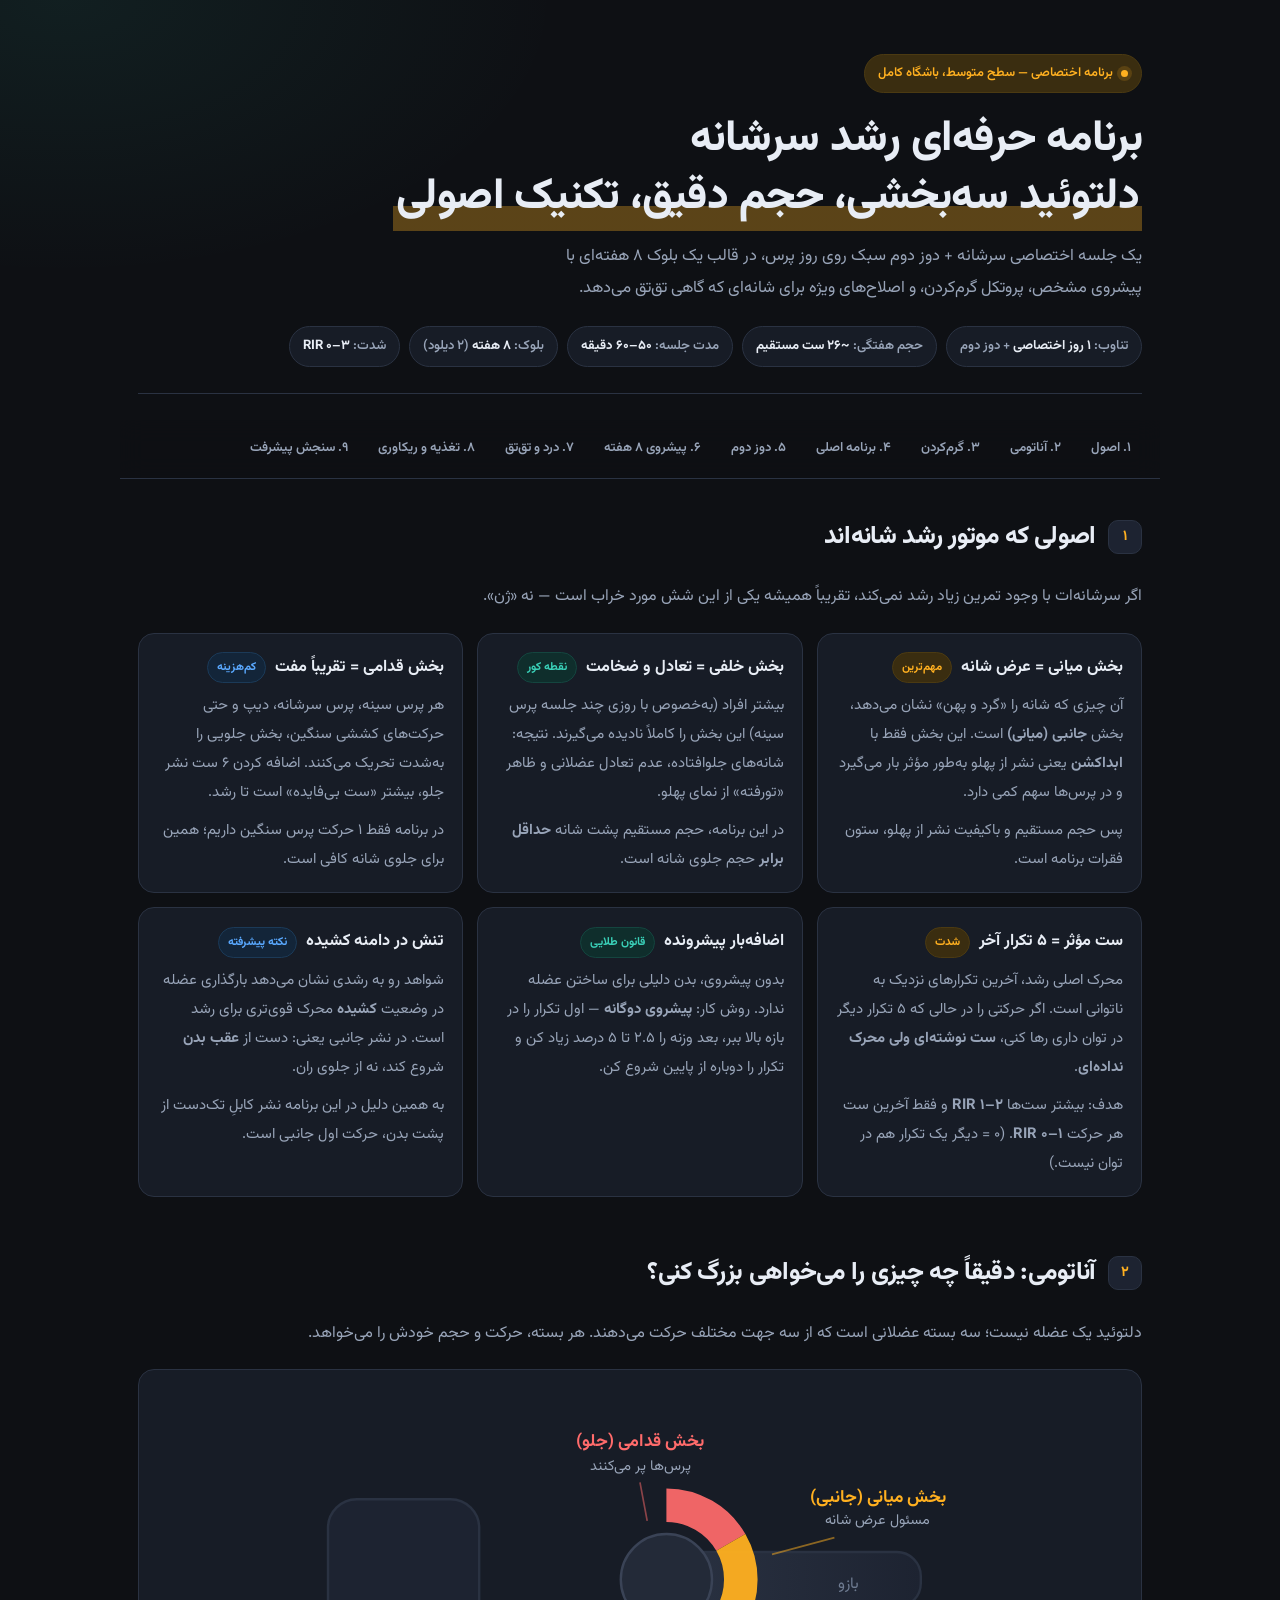
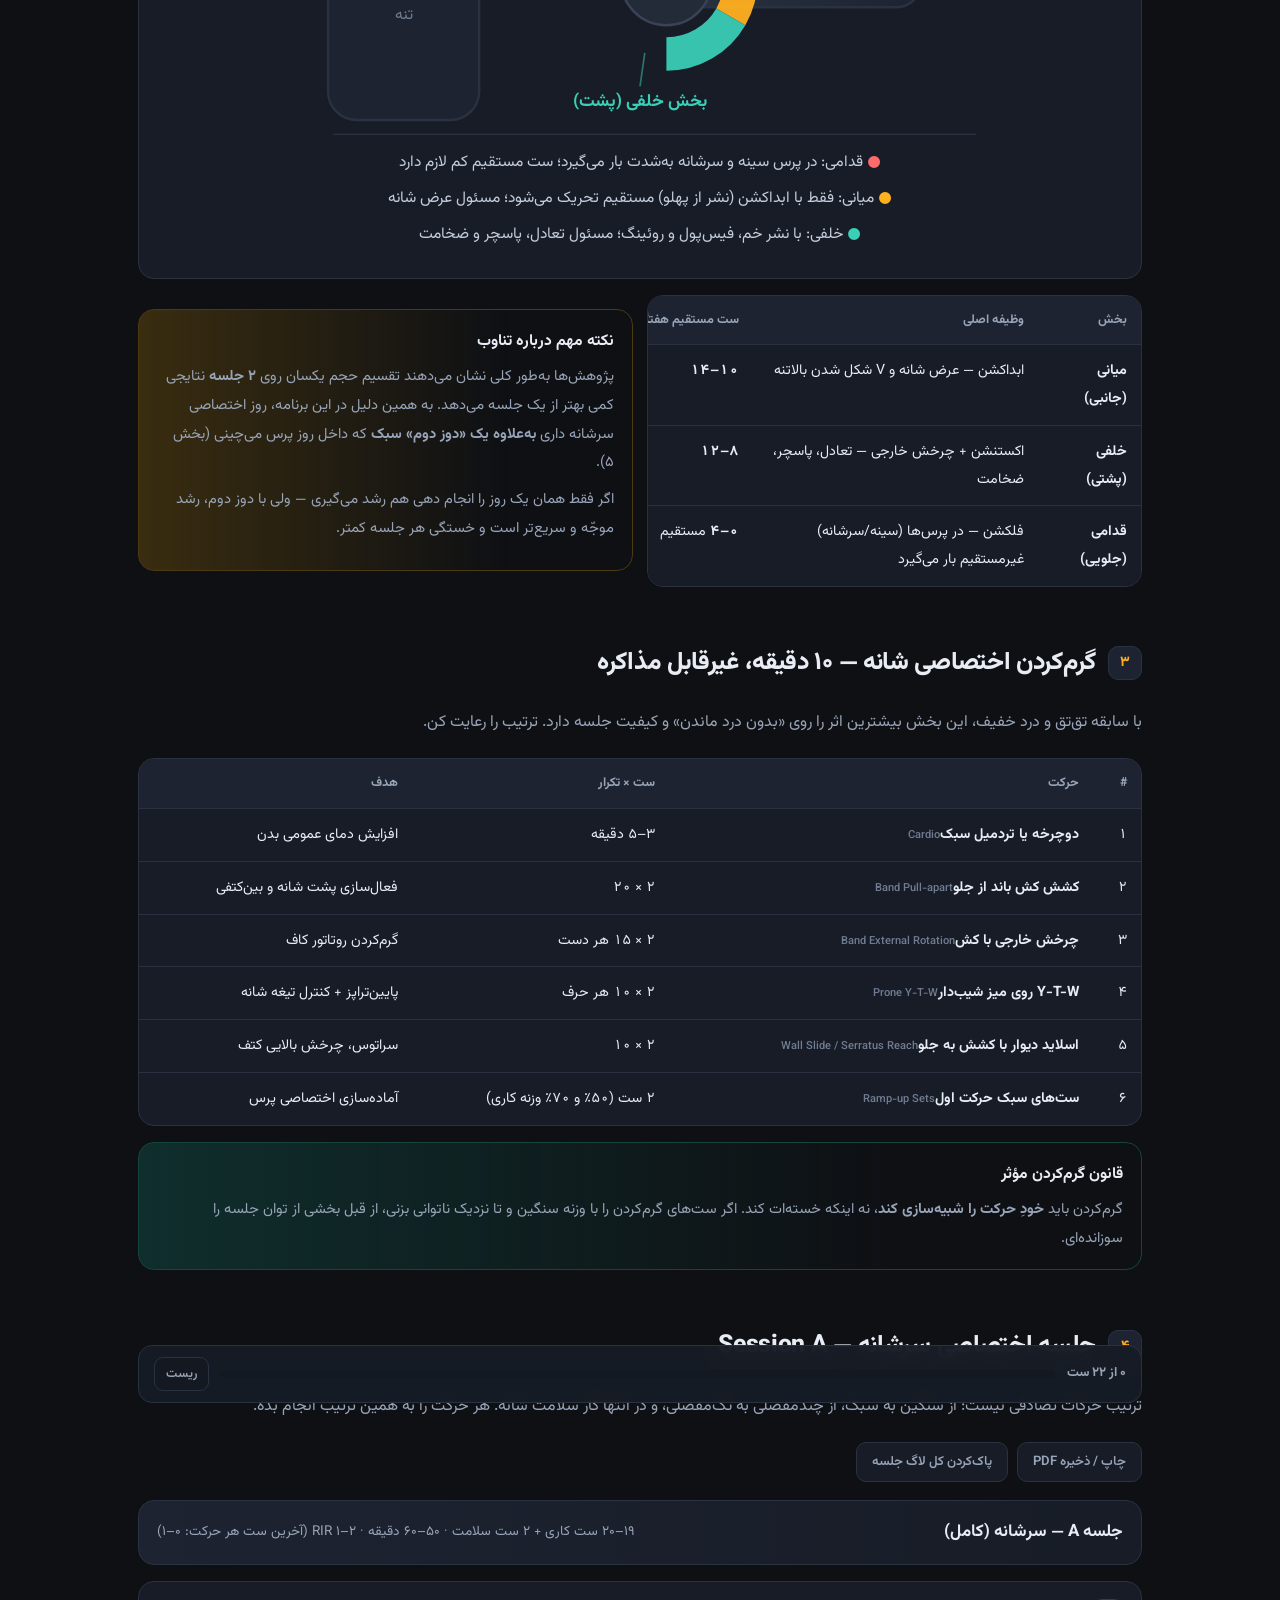
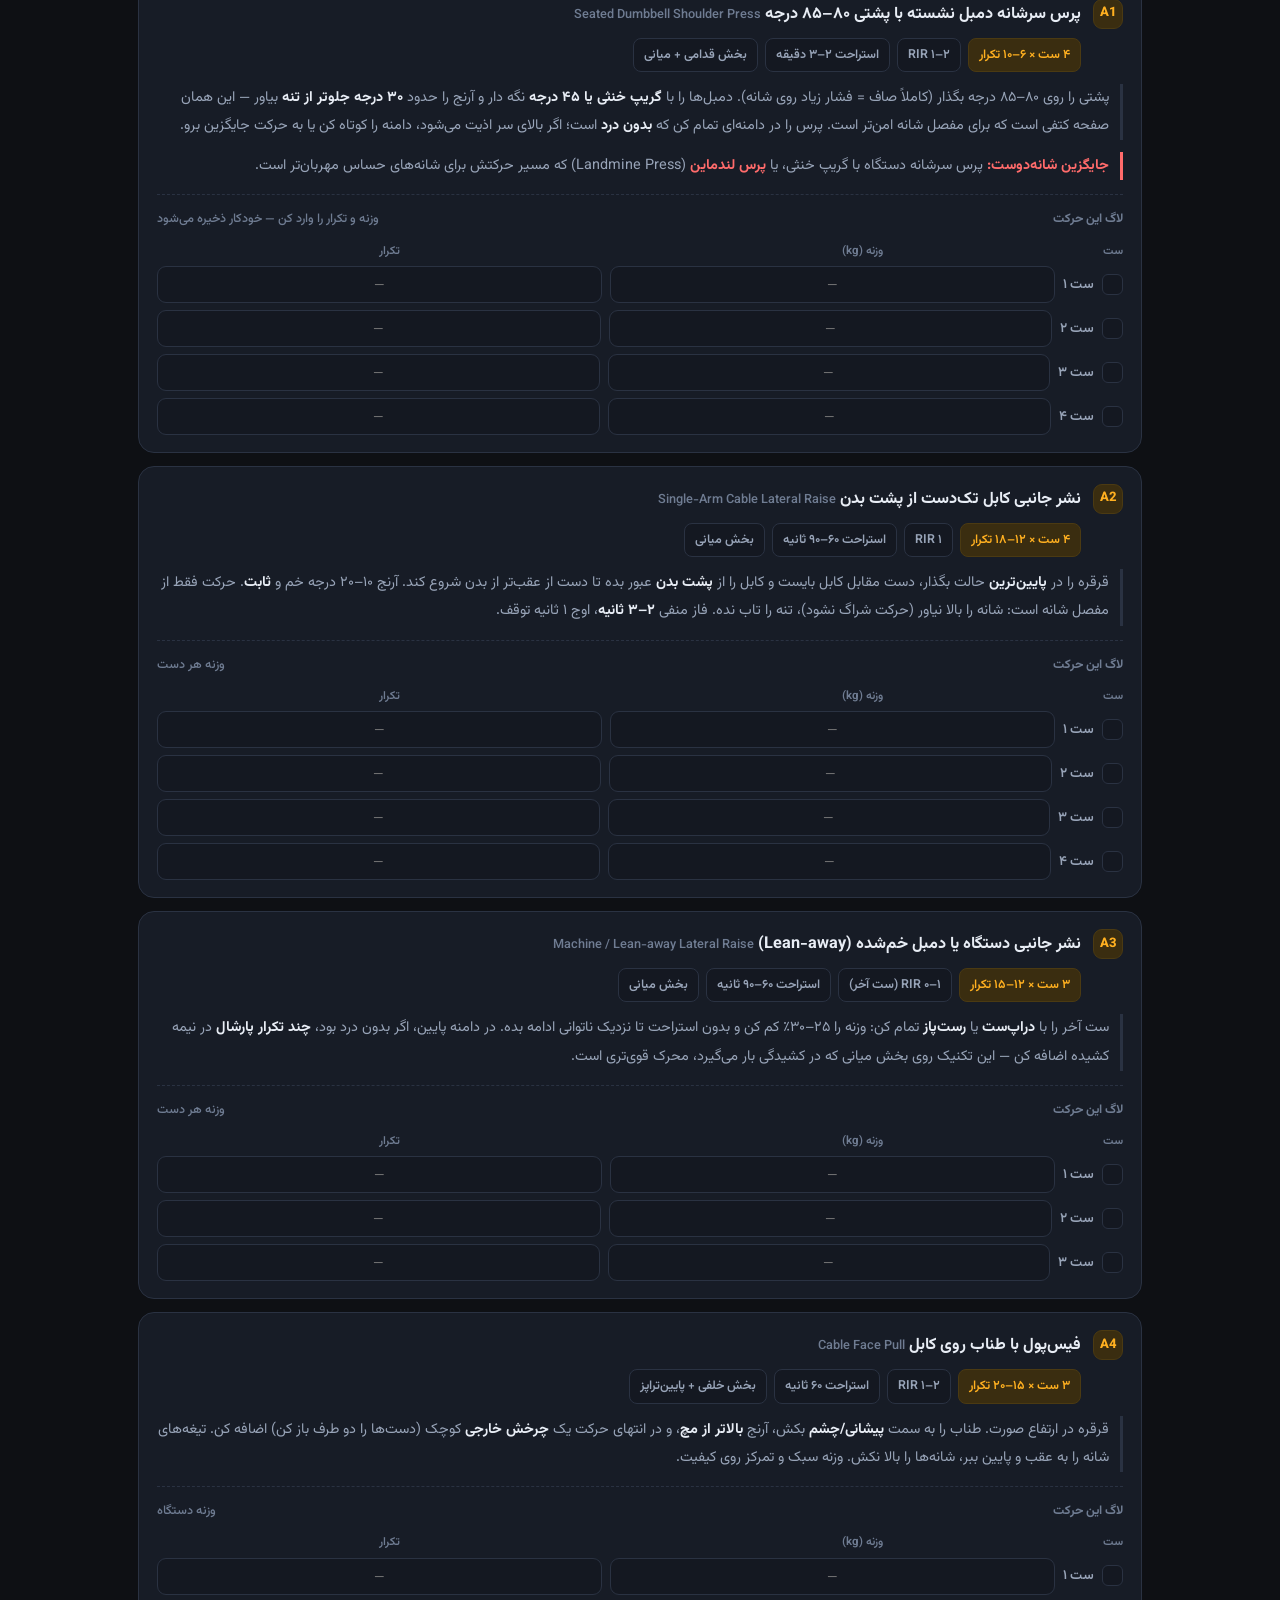
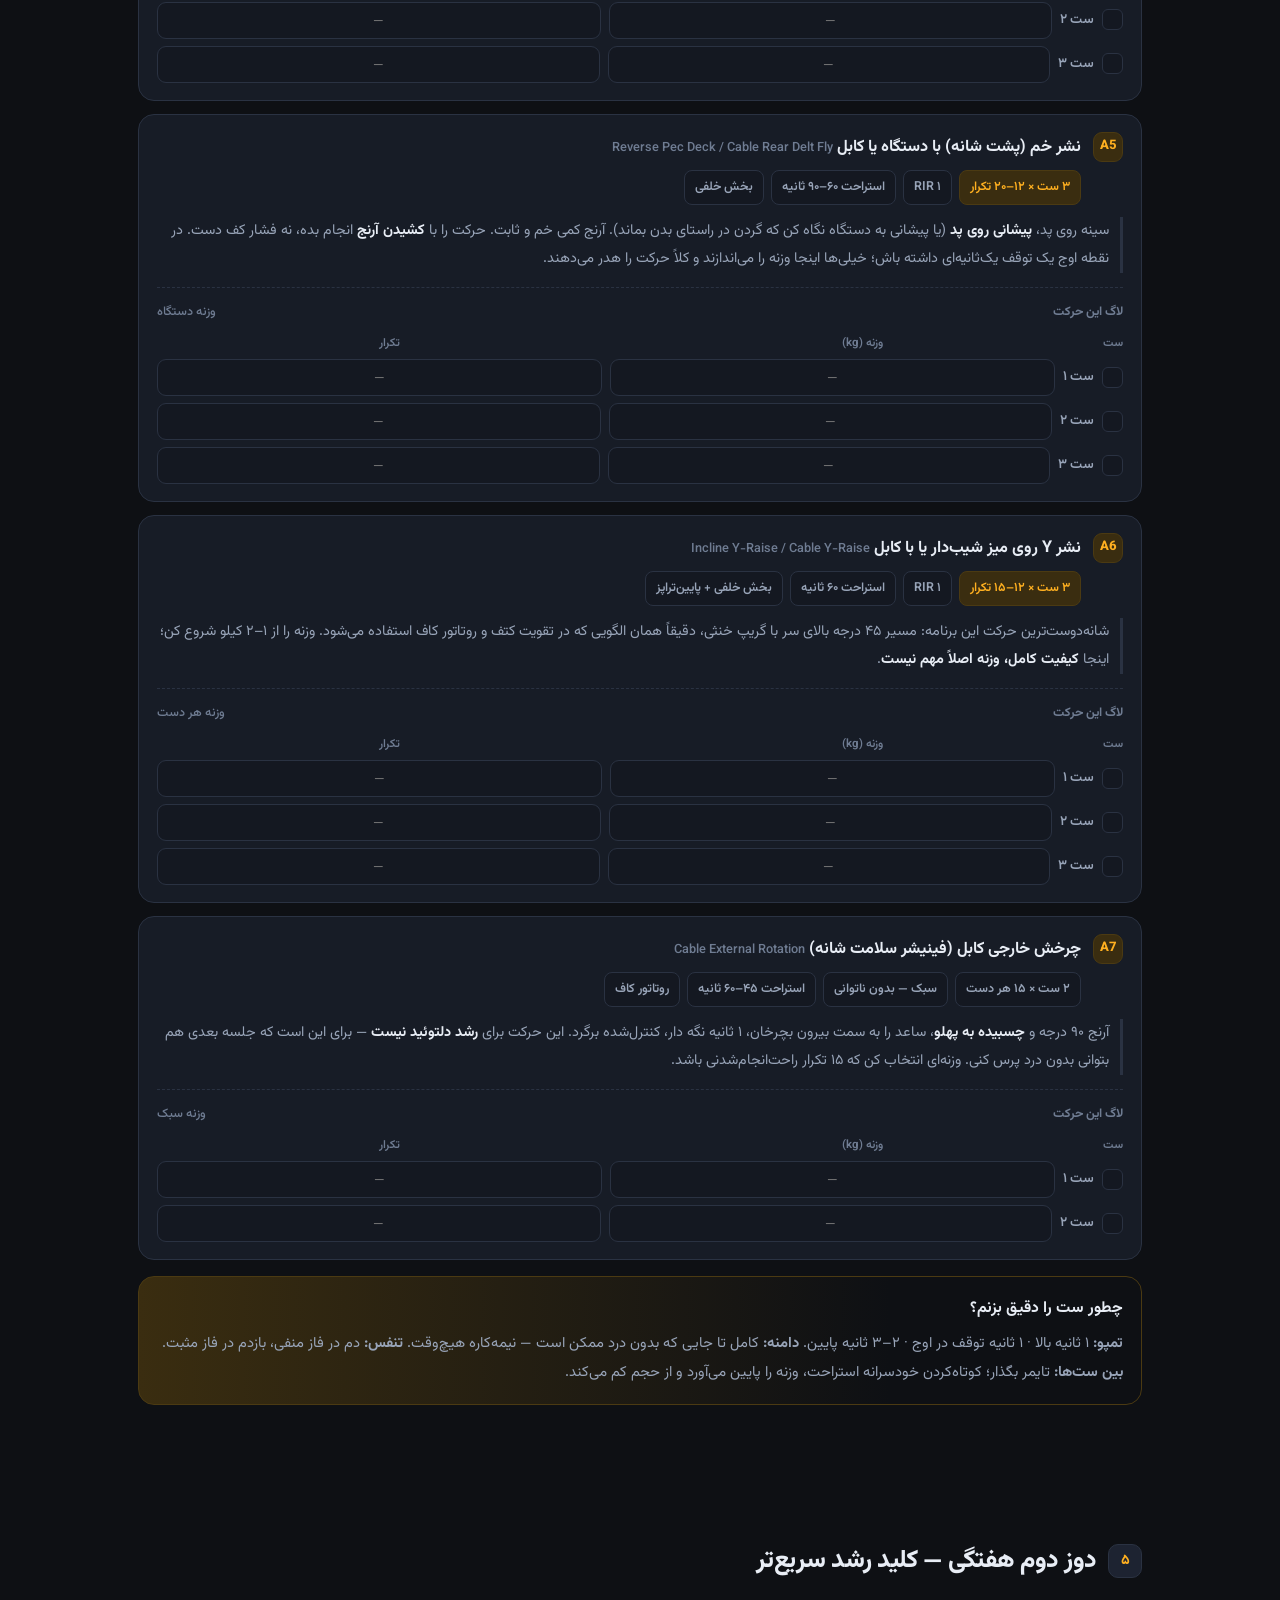
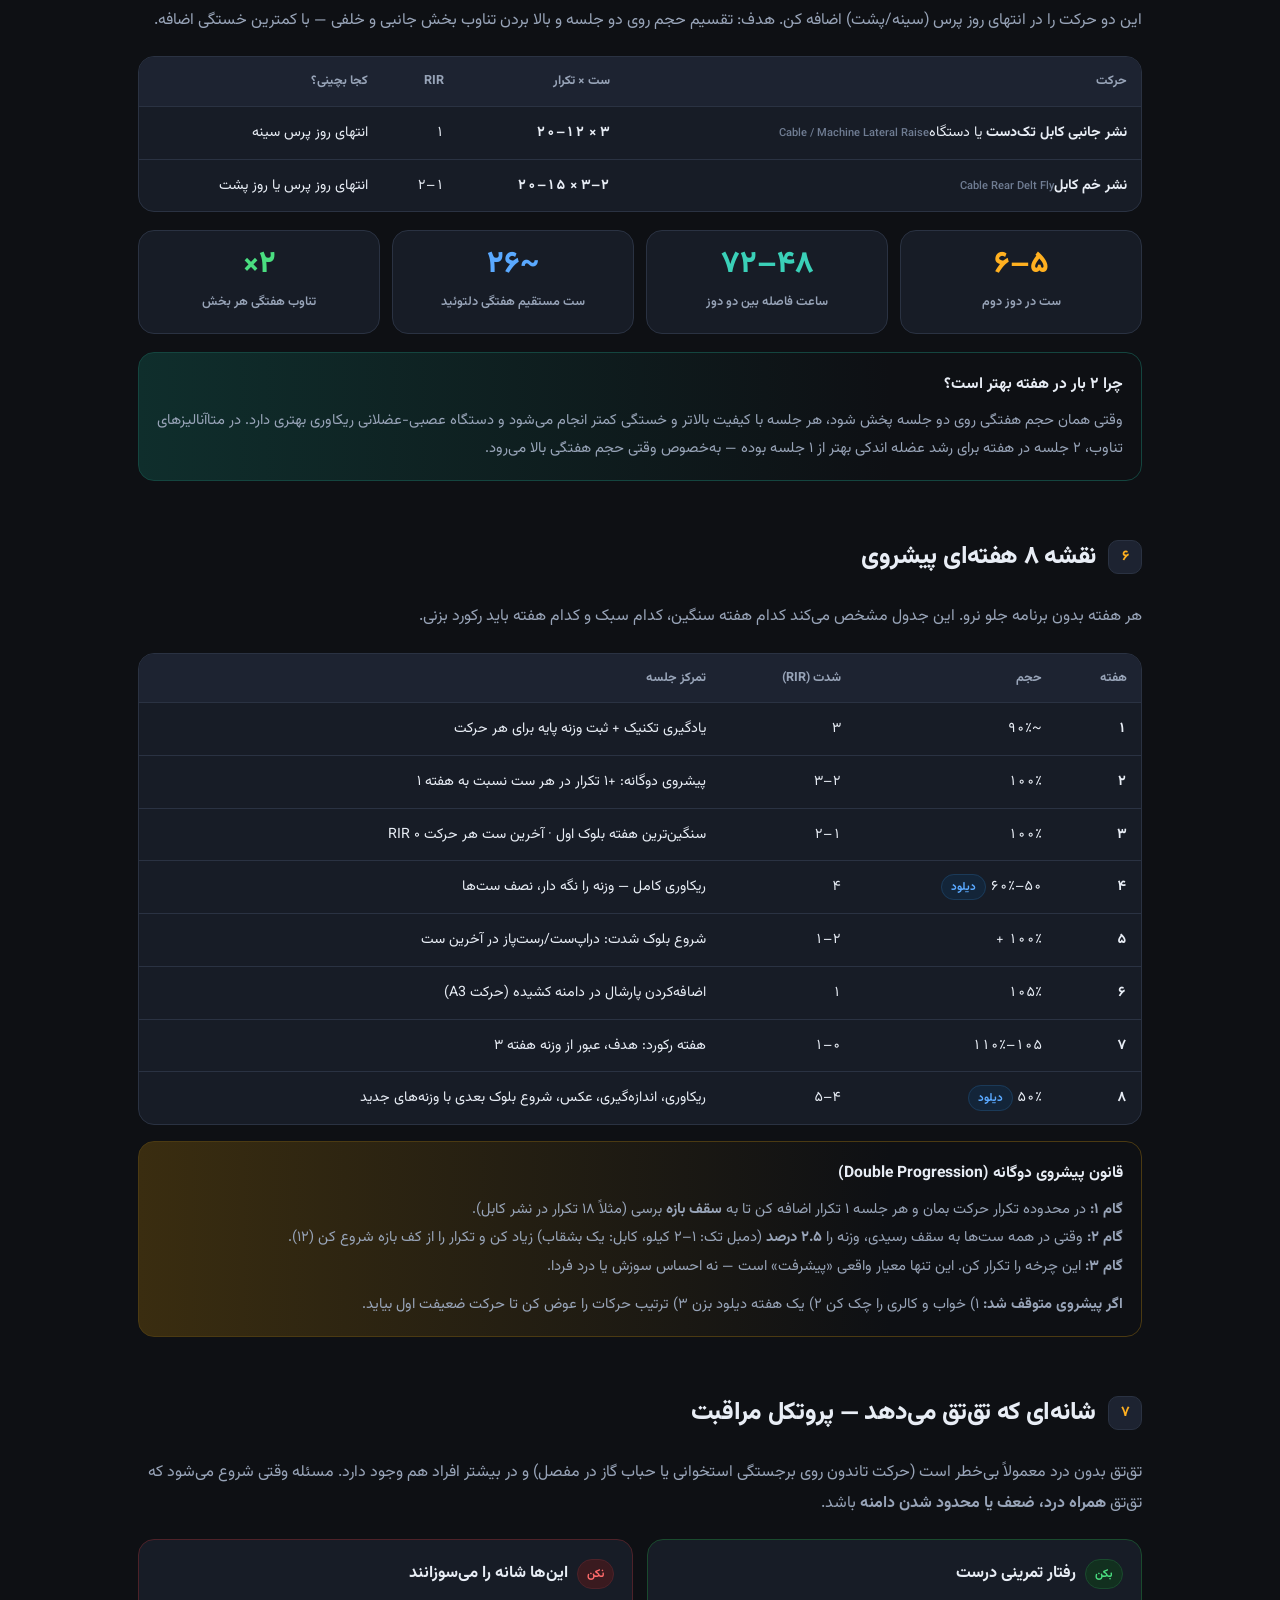
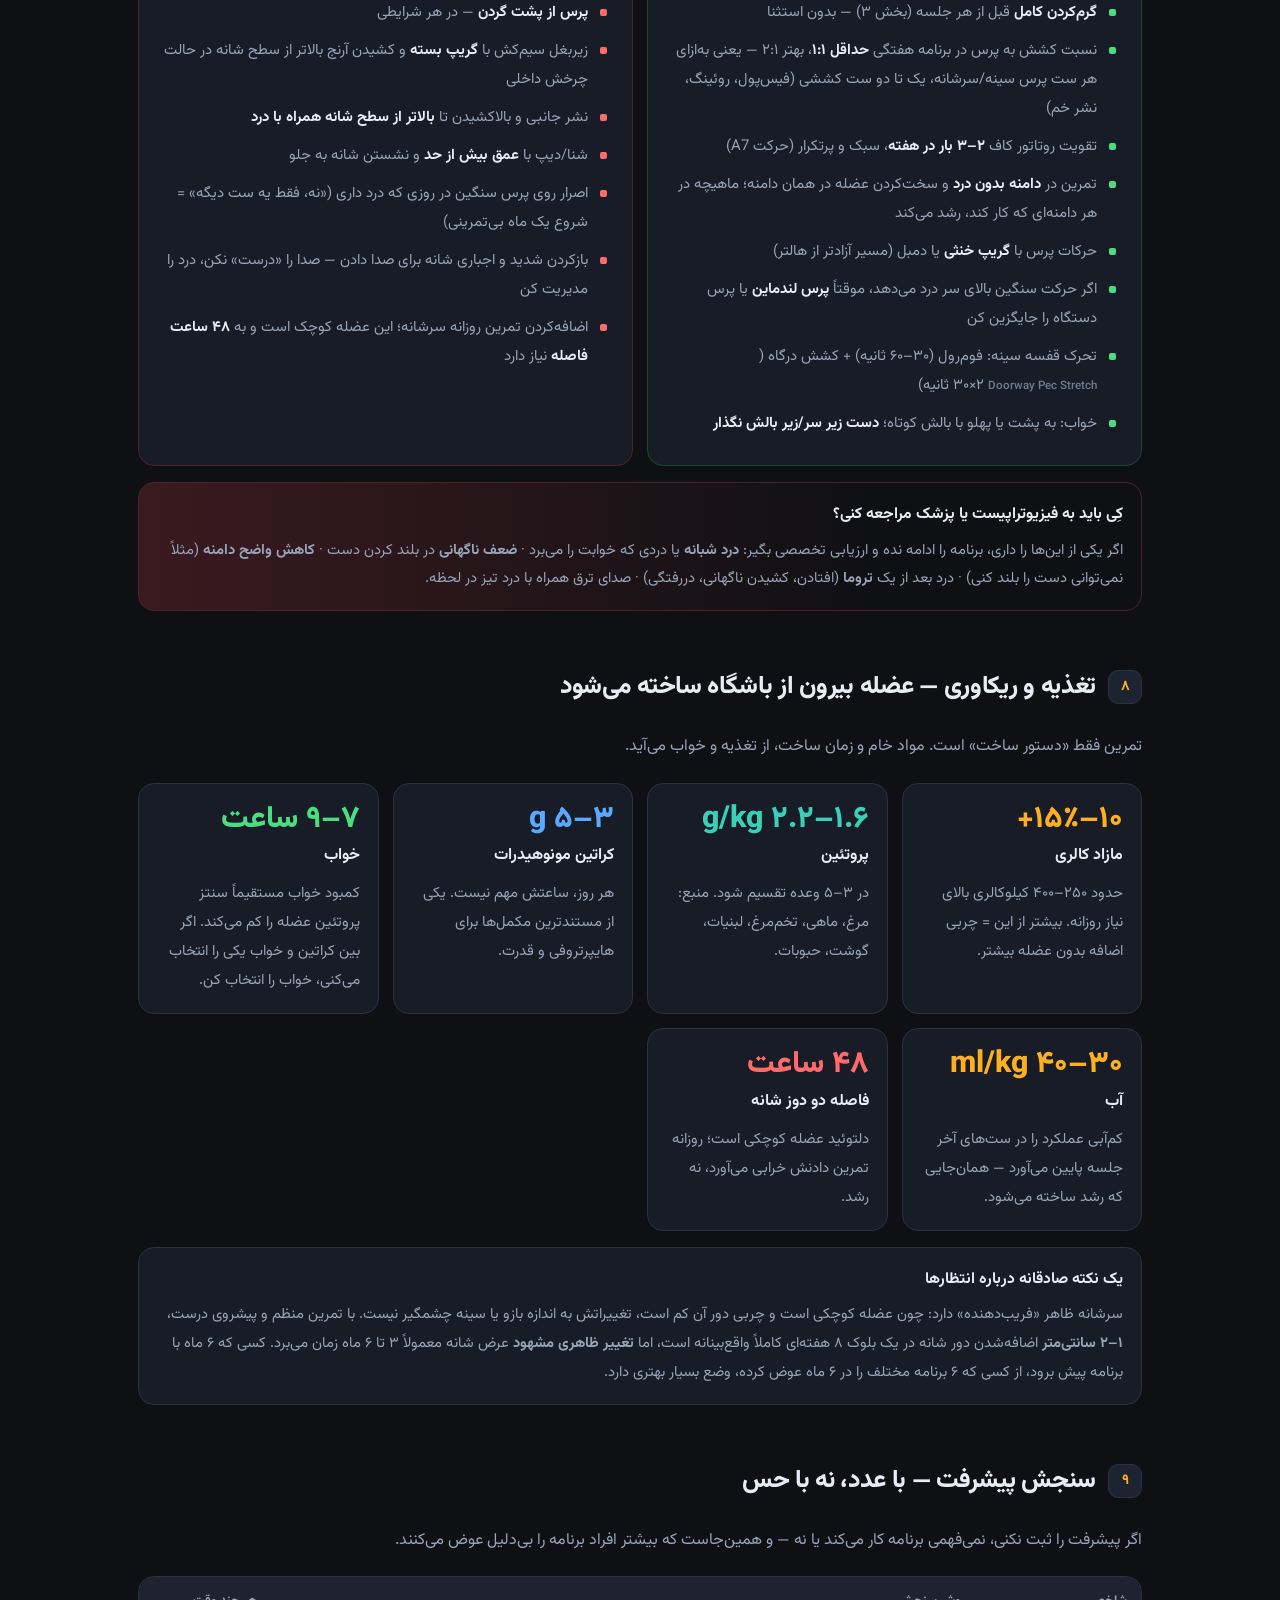
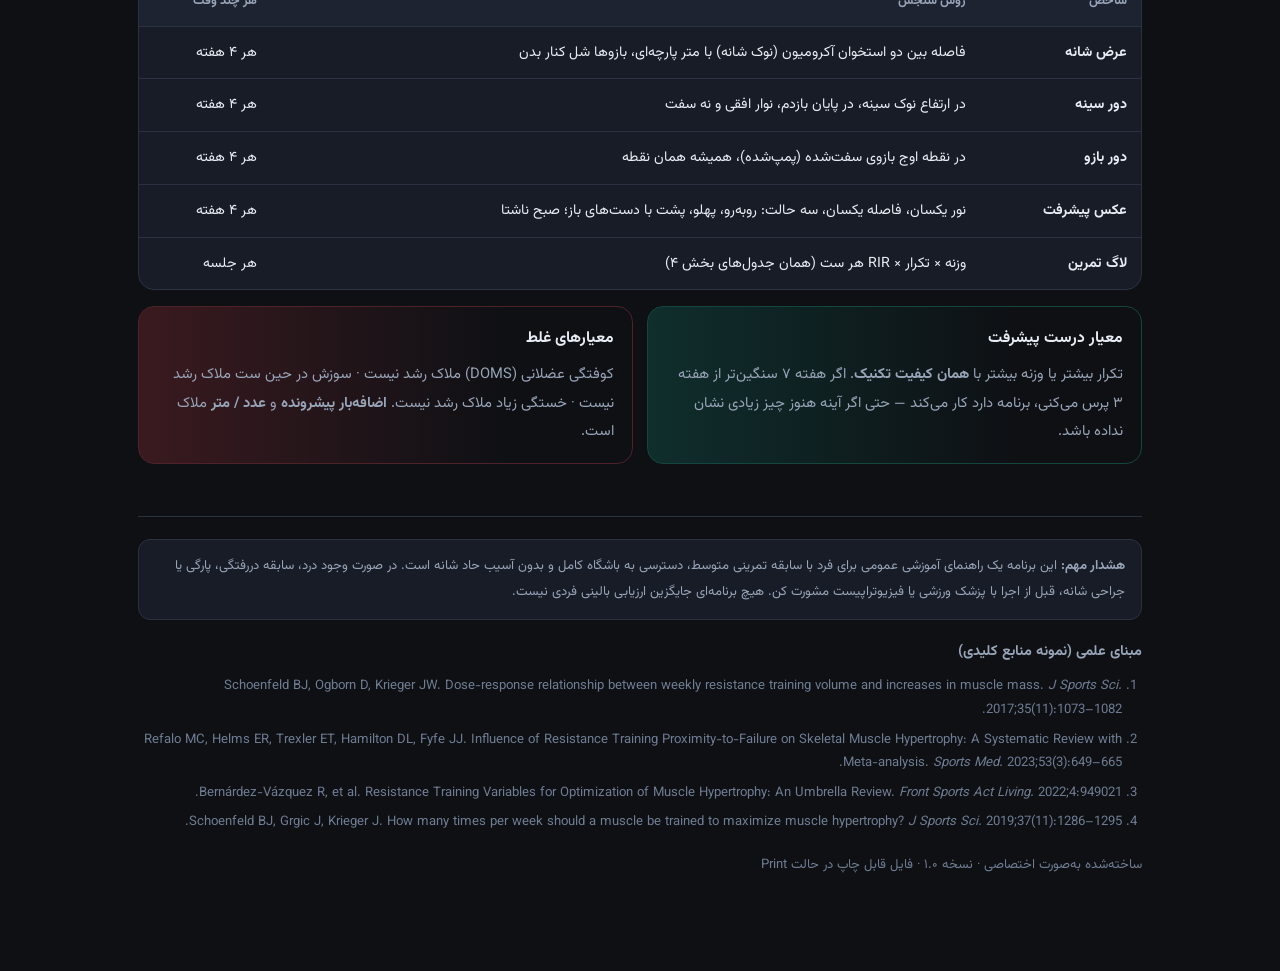
==== shoulder-program/index.html @ 06345102 "Add professional shoulder hypertrophy program (Persian) with printable session card - 8-week block: " ====
<!DOCTYPE html>
<html lang="fa" dir="rtl">
<head>
<meta charset="utf-8">
<meta name="viewport" content="width=device-width, initial-scale=1">
<title>برنامه حرفه‌ای رشد سرشانه | دلتوئید سه‌بخشی</title>
<meta name="description" content="برنامه تمرینی اصولی و دقیق برای بزرگ کردن سرشانه‌ها: حجم هوشمند، تکنیک، پیشروی ۸ هفته‌ای و پروتکل شانه‌دوست.">
<style>
  @font-face{font-family:'Vazirmatn';font-style:normal;font-weight:400;font-display:swap;src:url('fonts/vazirmatn-arabic-400-normal.woff2') format('woff2');unicode-range:U+0600-06FF,U+0750-077F,U+0870-088E,U+08A0-08FF,U+FB50-FDFF,U+FE70-FEFF,U+200C-200D,U+2010-2011,U+204F,U+2E41,U+FB50-FDFF;}
  @font-face{font-family:'Vazirmatn';font-style:normal;font-weight:500;font-display:swap;src:url('fonts/vazirmatn-arabic-500-normal.woff2') format('woff2');unicode-range:U+0600-06FF,U+0750-077F,U+0870-088E,U+08A0-08FF,U+FB50-FDFF,U+FE70-FEFF,U+200C-200D,U+2010-2011,U+204F,U+2E41,U+FB50-FDFF;}
  @font-face{font-family:'Vazirmatn';font-style:normal;font-weight:600;font-display:swap;src:url('fonts/vazirmatn-arabic-600-normal.woff2') format('woff2');unicode-range:U+0600-06FF,U+0750-077F,U+0870-088E,U+08A0-08FF,U+FB50-FDFF,U+FE70-FEFF,U+200C-200D,U+2010-2011,U+204F,U+2E41,U+FB50-FDFF;}
  @font-face{font-family:'Vazirmatn';font-style:normal;font-weight:700;font-display:swap;src:url('fonts/vazirmatn-arabic-700-normal.woff2') format('woff2');unicode-range:U+0600-06FF,U+0750-077F,U+0870-088E,U+08A0-08FF,U+FB50-FDFF,U+FE70-FEFF,U+200C-200D,U+2010-2011,U+204F,U+2E41,U+FB50-FDFF;}
  @font-face{font-family:'Vazirmatn';font-style:normal;font-weight:800;font-display:swap;src:url('fonts/vazirmatn-arabic-800-normal.woff2') format('woff2');unicode-range:U+0600-06FF,U+0750-077F,U+0870-088E,U+08A0-08FF,U+FB50-FDFF,U+FE70-FEFF,U+200C-200D,U+2010-2011,U+204F,U+2E41,U+FB50-FDFF;}
  @font-face{font-family:'Vazirmatn';font-style:normal;font-weight:400;font-display:swap;src:url('fonts/vazirmatn-latin-400-normal.woff2') format('woff2');unicode-range:U+0000-00FF,U+0131,U+0152-0153,U+02BB-02BC,U+02C6,U+02DA,U+02DC,U+0304,U+0308,U+0329,U+2000-206F,U+2074,U+20AC,U+2122,U+2191,U+2193,U+2212,U+2215,U+FEFF,U+FFFD;}
  @font-face{font-family:'Vazirmatn';font-style:normal;font-weight:500;font-display:swap;src:url('fonts/vazirmatn-latin-500-normal.woff2') format('woff2');unicode-range:U+0000-00FF,U+0131,U+0152-0153,U+02BB-02BC,U+02C6,U+02DA,U+02DC,U+0304,U+0308,U+0329,U+2000-206F,U+2074,U+20AC,U+2122,U+2191,U+2193,U+2212,U+2215,U+FEFF,U+FFFD;}
  @font-face{font-family:'Vazirmatn';font-style:normal;font-weight:600;font-display:swap;src:url('fonts/vazirmatn-latin-600-normal.woff2') format('woff2');unicode-range:U+0000-00FF,U+0131,U+0152-0153,U+02BB-02BC,U+02C6,U+02DA,U+02DC,U+0304,U+0308,U+0329,U+2000-206F,U+2074,U+20AC,U+2122,U+2191,U+2193,U+2212,U+2215,U+FEFF,U+FFFD;}
  @font-face{font-family:'Vazirmatn';font-style:normal;font-weight:700;font-display:swap;src:url('fonts/vazirmatn-latin-700-normal.woff2') format('woff2');unicode-range:U+0000-00FF,U+0131,U+0152-0153,U+02BB-02BC,U+02C6,U+02DA,U+02DC,U+0304,U+0308,U+0329,U+2000-206F,U+2074,U+20AC,U+2122,U+2191,U+2193,U+2212,U+2215,U+FEFF,U+FFFD;}
  @font-face{font-family:'Vazirmatn';font-style:normal;font-weight:800;font-display:swap;src:url('fonts/vazirmatn-latin-800-normal.woff2') format('woff2');unicode-range:U+0000-00FF,U+0131,U+0152-0153,U+02BB-02BC,U+02C6,U+02DA,U+02DC,U+0304,U+0308,U+0329,U+2000-206F,U+2074,U+20AC,U+2122,U+2191,U+2193,U+2212,U+2215,U+FEFF,U+FFFD;}

  :root{
    --bg:#0e1014; --bg2:#141821; --card:#171c26; --card2:#1d2331;
    --line:#2a3242; --txt:#e8edf5; --dim:#98a4b8; --dim2:#6f7c92;
    --amber:#ffb020; --amber-soft:#3a2d10;
    --teal:#3ad0b8; --teal-soft:#0f2e2c;
    --rose:#ff6b6b; --rose-soft:#3a1a1f;
    --blue:#5aa9ff; --blue-soft:#132539;
    --ok:#4ade80; --ok-soft:#12301f;
    --r:16px; --r2:12px;
    --font:'Vazirmatn',system-ui,-apple-system,'Segoe UI',Tahoma,sans-serif;
  }
  *{box-sizing:border-box}
  html{scroll-behavior:smooth}
  body{
    margin:0;background:
      radial-gradient(1100px 600px at 85% -10%, rgba(255,176,32,.10), transparent 60%),
      radial-gradient(900px 500px at 5% 0%, rgba(58,208,184,.08), transparent 55%),
      var(--bg);
    color:var(--txt);font-family:var(--font);font-size:16px;line-height:1.95;
    -webkit-font-smoothing:antialiased;
  }
  .wrap{max-width:1040px;margin:0 auto;padding:0 18px 80px}
  .en{font-weight:500;font-size:.78em;color:var(--dim2);direction:ltr;display:inline-block}

  /* ---------- HERO ---------- */
  header.hero{padding:54px 0 26px;border-bottom:1px solid var(--line);margin-bottom:26px}
  .kicker{display:inline-flex;align-items:center;gap:8px;font-size:.8rem;font-weight:600;color:var(--amber);
    background:var(--amber-soft);border:1px solid #4b3a12;padding:6px 13px;border-radius:999px;margin-bottom:18px}
  .dot{width:7px;height:7px;border-radius:50%;background:var(--amber);box-shadow:0 0 0 4px rgba(255,176,32,.16)}
  h1{font-size:clamp(1.7rem,5vw,2.7rem);line-height:1.35;margin:0 0 12px;font-weight:800;letter-spacing:-.5px}
  h1 .hl{background:linear-gradient(180deg,transparent 62%,rgba(255,176,32,.32) 62%);padding:0 3px}
  .sub{color:var(--dim);font-size:1.03rem;max-width:64ch;margin:0}
  .chips{display:flex;flex-wrap:wrap;gap:9px;margin-top:22px}
  .chip{font-size:.82rem;font-weight:600;color:var(--dim);background:var(--card);border:1px solid var(--line);
    padding:7px 13px;border-radius:999px}
  .chip b{color:var(--txt)}

  /* ---------- NAV ---------- */
  nav.toc{position:sticky;top:0;z-index:30;background:rgba(14,16,20,.86);backdrop-filter:blur(12px);
    border-bottom:1px solid var(--line);margin:0 -18px 34px;padding:10px 18px;overflow-x:auto}
  nav.toc ul{display:flex;gap:8px;list-style:none;margin:0;padding:0;white-space:nowrap}
  nav.toc a{font-size:.82rem;font-weight:600;color:var(--dim);text-decoration:none;padding:6px 11px;border-radius:9px;display:inline-block}
  nav.toc a:hover{color:var(--txt);background:var(--card2)}

  /* ---------- SECTIONS ---------- */
  section{margin-bottom:52px;scroll-margin-top:66px}
  .sec-h{display:flex;align-items:center;gap:12px;margin:0 0 20px}
  .sec-n{flex:0 0 auto;width:34px;height:34px;border-radius:10px;display:grid;place-items:center;
    background:var(--card2);border:1px solid var(--line);font-weight:700;font-size:.9rem;color:var(--amber)}
  h2{font-size:clamp(1.2rem,3.4vw,1.55rem);margin:0;font-weight:800;letter-spacing:-.3px}
  h3{font-size:1.02rem;margin:0;font-weight:700}
  p{margin:0 0 12px}
  .lead{color:var(--dim);margin-bottom:20px}

  .grid{display:grid;gap:14px}
  .g2{grid-template-columns:repeat(auto-fit,minmax(290px,1fr))}
  .g3{grid-template-columns:repeat(auto-fit,minmax(215px,1fr))}
  .card{background:var(--card);border:1px solid var(--line);border-radius:var(--r);padding:18px}
  .card h3{margin-bottom:8px;display:flex;align-items:center;gap:9px;flex-wrap:wrap}
  .card p{margin:0;color:var(--dim);font-size:.93rem}
  .card p+p{margin-top:9px}
  .pill{font-size:.72rem;font-weight:700;padding:3px 9px;border-radius:999px;white-space:nowrap}
  .p-amber{background:var(--amber-soft);color:var(--amber);border:1px solid #4b3a12}
  .p-teal{background:var(--teal-soft);color:var(--teal);border:1px solid #14453f}
  .p-rose{background:var(--rose-soft);color:var(--rose);border:1px solid #4d2229}
  .p-blue{background:var(--blue-soft);color:var(--blue);border:1px solid #1b3a58}
  .p-ok{background:var(--ok-soft);color:var(--ok);border:1px solid #1a4a2e}

  .big{font-size:1.9rem;font-weight:800;line-height:1.2;display:block;margin-bottom:2px}
  .n-amber{color:var(--amber)} .n-teal{color:var(--teal)} .n-rose{color:var(--rose)} .n-blue{color:var(--blue)} .n-ok{color:var(--ok)}

  /* ---------- EXERCISE CARD ---------- */
  .ses-head{display:flex;flex-wrap:wrap;align-items:center;gap:10px;justify-content:space-between;
    background:linear-gradient(90deg,var(--card2),var(--card));border:1px solid var(--line);
    border-radius:var(--r);padding:15px 18px;margin-bottom:16px}
  .ses-head h3{font-size:1.06rem}
  .ses-head .meta{color:var(--dim);font-size:.85rem}
  .ex{background:var(--card);border:1px solid var(--line);border-radius:var(--r);padding:17px 18px;margin-bottom:13px}
  .ex-top{display:flex;gap:12px;align-items:flex-start;justify-content:space-between;flex-wrap:wrap}
  .ex-id{flex:0 0 auto;width:30px;height:30px;border-radius:9px;background:var(--amber-soft);color:var(--amber);
    border:1px solid #4b3a12;display:grid;place-items:center;font-weight:800;font-size:.82rem}
  .ex-name{flex:1 1 220px;min-width:180px}
  .ex-name h3{font-size:1.02rem;margin-bottom:3px}
  .ex-specs{display:flex;flex-wrap:wrap;gap:7px;margin-top:7px}
  .sp{font-size:.78rem;font-weight:600;background:var(--bg2);border:1px solid var(--line);color:var(--dim);
    padding:4px 10px;border-radius:8px}
  .sp.key{color:var(--amber);border-color:#4b3a12;background:var(--amber-soft)}
  .ex-note{margin:12px 0 0;font-size:.9rem;color:var(--dim);border-right:3px solid var(--line);padding-right:11px}
  .ex-note b{color:var(--txt)}
  .warn{border-right-color:var(--rose)}
  .warn b{color:var(--rose)}

  /* ---------- LOGGER ---------- */
  .log-wrap{margin-top:14px;border-top:1px dashed var(--line);padding-top:12px}
  .log-title{font-size:.78rem;font-weight:700;color:var(--dim2);margin-bottom:8px;display:flex;justify-content:space-between;align-items:center;gap:10px}
  .log-rows{display:flex;flex-direction:column;gap:7px}
  .lrow{display:grid;grid-template-columns:auto 1fr 1fr;gap:8px;align-items:center}
  .lrow label{display:flex;align-items:center;gap:8px;font-size:.84rem;color:var(--dim);font-weight:600;cursor:pointer;user-select:none}
  .lrow input[type=checkbox]{appearance:none;width:21px;height:21px;border-radius:6px;border:1.6px solid var(--line);
    background:var(--bg2);cursor:pointer;position:relative;flex:0 0 auto;transition:.15s;margin:0}
  .lrow input[type=checkbox]:checked{background:var(--ok);border-color:var(--ok)}
  .lrow input[type=checkbox]:checked::after{content:"";position:absolute;inset:5px 4px;border:solid #08120c;
    border-width:0 0 2.5px 2.5px;transform:rotate(-45deg)}
  .lrow input[type=text],.lrow input[type=number]{width:100%;background:var(--bg2);border:1px solid var(--line);color:var(--txt);
    border-radius:9px;padding:7px 10px;font-family:var(--font);font-size:.85rem;text-align:center;min-width:0}
  .lrow input:focus{outline:2px solid rgba(255,176,32,.4);outline-offset:1px}
  .lrow .unit{font-size:.7rem;color:var(--dim2)}
  .lhead{display:grid;grid-template-columns:auto 1fr 1fr;gap:8px;font-size:.72rem;color:var(--dim2);font-weight:600;margin-bottom:4px}
  .lhead span:not(:first-child){text-align:center}

  /* ---------- TABLE ---------- */
  .tbl-wrap{overflow-x:auto;border:1px solid var(--line);border-radius:var(--r);background:var(--card)}
  table{width:100%;border-collapse:collapse;font-size:.89rem;min-width:520px}
  th,td{padding:12px 14px;text-align:right;border-bottom:1px solid var(--line);vertical-align:top}
  thead th{background:var(--card2);font-size:.79rem;color:var(--dim);font-weight:700;white-space:nowrap}
  tbody tr:last-child td{border-bottom:0}
  tbody tr:hover{background:rgba(255,255,255,.015)}
  td b{color:var(--txt)}
  .mono{font-variant-numeric:tabular-nums}

  /* ---------- LISTS ---------- */
  ul.clean{list-style:none;padding:0;margin:0}
  ul.clean li{position:relative;padding-right:26px;margin-bottom:9px;font-size:.93rem;color:var(--dim)}
  ul.clean li::before{content:"";position:absolute;right:7px;top:.72em;width:7px;height:7px;border-radius:2px;background:var(--dim2)}
  ul.do li::before{background:var(--ok)}
  ul.dont li::before{background:var(--rose)}
  ul.clean li b{color:var(--txt)}

  .callout{border-radius:var(--r);padding:16px 18px;border:1px solid var(--line);background:var(--card);margin:16px 0}
  .callout.amber{border-color:#4b3a12;background:linear-gradient(90deg,var(--amber-soft),transparent 75%)}
  .callout.teal{border-color:#14453f;background:linear-gradient(90deg,var(--teal-soft),transparent 75%)}
  .callout.rose{border-color:#4d2229;background:linear-gradient(90deg,var(--rose-soft),transparent 75%)}
  .callout h3{margin-bottom:7px;font-size:.98rem}
  .callout p{color:var(--dim);margin:0;font-size:.92rem}
  .callout p+p{margin-top:8px}

  .kpi{display:grid;grid-template-columns:repeat(auto-fit,minmax(150px,1fr));gap:12px;margin:18px 0}
  .kpi .card{text-align:center;padding:16px 12px}
  .kpi .lbl{font-size:.79rem;color:var(--dim);font-weight:600}

  /* ---------- PROGRESS ---------- */
  .progress{position:sticky;bottom:14px;z-index:25;background:rgba(23,28,38,.94);backdrop-filter:blur(10px);
    border:1px solid var(--line);border-radius:14px;padding:11px 15px;display:flex;align-items:center;gap:12px;margin-top:22px}
  .progress .bar{flex:1;height:8px;background:var(--bg2);border-radius:999px;overflow:hidden}
  .progress .fill{height:100%;width:0;background:linear-gradient(90deg,var(--amber),var(--teal));transition:width .25s}
  .progress .txt{font-size:.82rem;font-weight:700;color:var(--dim);white-space:nowrap}
  .progress button{background:var(--bg2);border:1px solid var(--line);color:var(--dim);font-family:var(--font);
    font-size:.78rem;font-weight:600;padding:6px 11px;border-radius:9px;cursor:pointer;white-space:nowrap}
  .progress button:hover{color:var(--txt)}

  .toolbar{display:flex;gap:9px;flex-wrap:wrap;margin-bottom:18px}
  .toolbar button{background:var(--card);border:1px solid var(--line);color:var(--dim);font-family:var(--font);
    font-size:.82rem;font-weight:600;padding:9px 15px;border-radius:10px;cursor:pointer}
  .toolbar button:hover{color:var(--txt);border-color:#3b4358}

  footer{border-top:1px solid var(--line);padding-top:22px;color:var(--dim2);font-size:.82rem}
  footer h3{color:var(--dim);font-size:.9rem;margin-bottom:9px}
  footer ol{margin:0 0 18px;padding-right:20px}
  footer li{margin-bottom:6px;line-height:1.8}
  .disclaimer{background:var(--card);border:1px solid var(--line);border-radius:var(--r2);padding:14px 16px;margin-bottom:18px;color:var(--dim)}
  a{color:var(--amber)}

  /* ---------- SVG ---------- */
  .anat{background:var(--card);border:1px solid var(--line);border-radius:var(--r);padding:14px;overflow:hidden}
  .anat svg{width:100%;height:auto;display:block}
  .anat text{font-family:var(--font)}

  @media (max-width:640px){
    body{font-size:15px}
    .lrow{grid-template-columns:auto 1fr 1fr}
    .log-rows{gap:8px}
    header.hero{padding:34px 0 20px}
  }

  /* ---------- PRINT ---------- */
  @media print{
    :root{--bg:#fff;--bg2:#fff;--card:#fff;--card2:#f5f6f8;--line:#ccd2dc;--txt:#11151c;--dim:#3d4757;--dim2:#5b6675;
      --amber:#a86a00;--amber-soft:#fdf3e0;--teal:#0b7a6a;--teal-soft:#e8f7f4;--rose:#b03030;--rose-soft:#fdeeee;
      --blue:#1b5fa8;--blue-soft:#eaf2fb;--ok:#1a7a44;--ok-soft:#eaf7ef}
    body{background:#fff;font-size:11pt}
    nav.toc,.progress,.toolbar{display:none!important}
    section{break-inside:avoid-page;margin-bottom:20px}
    .ex,.card,.callout,.tbl-wrap{break-inside:avoid}
    .lrow input[type=text],.lrow input[type=number]{border:0;border-bottom:1px solid #bbb;border-radius:0;background:#fff}
    .lrow input[type=checkbox]{border-color:#888}
    .sec-n{background:#eee}
    a{color:inherit;text-decoration:none}
    footer{color:#444}
  }
</style>
</head>
<body>
<div class="wrap">

<!-- ================= HERO ================= -->
<header class="hero">
  <span class="kicker"><span class="dot"></span> برنامه اختصاصی — سطح متوسط، باشگاه کامل</span>
  <h1>برنامه حرفه‌ای رشد سرشانه<br><span class="hl">دلتوئید سه‌بخشی، حجم دقیق، تکنیک اصولی</span></h1>
  <p class="sub">یک جلسه اختصاصی سرشانه + دوز دوم سبک روی روز پرس، در قالب یک بلوک ۸ هفته‌ای با پیشروی مشخص، پروتکل گرم‌کردن، و اصلاح‌های ویژه برای شانه‌ای که گاهی تق‌تق می‌دهد.</p>
  <div class="chips">
    <span class="chip">تناوب: <b>۱ روز اختصاصی</b> + دوز دوم</span>
    <span class="chip">حجم هفتگی: <b>~۲۶ ست مستقیم</b></span>
    <span class="chip">مدت جلسه: <b>۵۰–۶۰ دقیقه</b></span>
    <span class="chip">بلوک: <b>۸ هفته</b> (۲ دیلود)</span>
    <span class="chip">شدت: <b>RIR ۰–۳</b></span>
  </div>
</header>

<nav class="toc">
  <ul>
    <li><a href="#osul">۱. اصول</a></li>
    <li><a href="#anat">۲. آناتومی</a></li>
    <li><a href="#warm">۳. گرم‌کردن</a></li>
    <li><a href="#barname">۴. برنامه اصلی</a></li>
    <li><a href="#doz2">۵. دوز دوم</a></li>
    <li><a href="#progress">۶. پیشروی ۸ هفته</a></li>
    <li><a href="#pain">۷. درد و تق‌تق</a></li>
    <li><a href="#food">۸. تغذیه و ریکاوری</a></li>
    <li><a href="#track">۹. سنجش پیشرفت</a></li>
  </ul>
</nav>

<!-- ================= 1. PRINCIPLES ================= -->
<section id="osul">
  <div class="sec-h"><span class="sec-n">۱</span><h2>اصولی که موتور رشد شانه‌اند</h2></div>
  <p class="lead">اگر سرشانه‌ات با وجود تمرین زیاد رشد نمی‌کند، تقریباً همیشه یکی از این شش مورد خراب است — نه «ژن».</p>

  <div class="grid g2">
    <article class="card">
      <h3>بخش میانی = عرض شانه <span class="pill p-amber">مهم‌ترین</span></h3>
      <p>آن چیزی که شانه را «گرد و پهن» نشان می‌دهد، بخش <b>جانبی (میانی)</b> است. این بخش فقط با <b>ابداکشن</b> یعنی نشر از پهلو به‌طور مؤثر بار می‌گیرد و در پرس‌ها سهم کمی دارد.</p>
      <p>پس حجم مستقیم و باکیفیت نشر از پهلو، ستون فقرات برنامه است.</p>
    </article>

    <article class="card">
      <h3>بخش خلفی = تعادل و ضخامت <span class="pill p-teal">نقطه کور</span></h3>
      <p>بیشتر افراد (به‌خصوص با روزی چند جلسه پرس سینه) این بخش را کاملاً نادیده می‌گیرند. نتیجه: شانه‌های جلوافتاده، عدم تعادل عضلانی و ظاهر «تو‌رفته» از نمای پهلو.</p>
      <p>در این برنامه، حجم مستقیم پشت شانه <b>حداقل برابر</b> حجم جلوی شانه است.</p>
    </article>

    <article class="card">
      <h3>بخش قدامی = تقریباً مفت <span class="pill p-blue">کم‌هزینه</span></h3>
      <p>هر پرس سینه، پرس سرشانه، دیپ و حتی حرکت‌های کششی سنگین، بخش جلویی را به‌شدت تحریک می‌کنند. اضافه کردن ۶ ست نشر جلو، بیشتر «ست بی‌فایده» است تا رشد.</p>
      <p>در برنامه فقط ۱ حرکت پرس سنگین داریم؛ همین برای جلوی شانه کافی است.</p>
    </article>

    <article class="card">
      <h3>ست مؤثر = ۵ تکرار آخر <span class="pill p-amber">شدت</span></h3>
      <p>محرک اصلی رشد، آخرین تکرارهای نزدیک به ناتوانی است. اگر حرکتی را در حالی که ۵ تکرار دیگر در توان داری رها کنی، <b>ست نوشته‌ای ولی محرک نداده‌ای</b>.</p>
      <p>هدف: بیشتر ست‌ها <b>RIR ۱–۲</b> و فقط آخرین ست هر حرکت <b>RIR ۰–۱</b>. (۰ = دیگر یک تکرار هم در توان نیست.)</p>
    </article>

    <article class="card">
      <h3>اضافه‌بار پیشرونده <span class="pill p-teal">قانون طلایی</span></h3>
      <p>بدون پیشروی، بدن دلیلی برای ساختن عضله ندارد. روش کار: <b>پیشروی دوگانه</b> — اول تکرار را در بازه بالا ببر، بعد وزنه را ۲.۵ تا ۵ درصد زیاد کن و تکرار را دوباره از پایین شروع کن.</p>
    </article>

    <article class="card">
      <h3>تنش در دامنه کشیده <span class="pill p-blue">نکته پیشرفته</span></h3>
      <p>شواهد رو به رشدی نشان می‌دهد بارگذاری عضله در وضعیت <b>کشیده</b> محرک قوی‌تری برای رشد است. در نشر جانبی یعنی: دست از <b>عقب بدن</b> شروع کند، نه از جلوی ران.</p>
      <p>به همین دلیل در این برنامه نشر کابلِ تک‌دست از پشت بدن، حرکت اول جانبی است.</p>
    </article>
  </div>
</section>

<!-- ================= 2. ANATOMY ================= -->
<section id="anat">
  <div class="sec-h"><span class="sec-n">۲</span><h2>آناتومی: دقیقاً چه چیزی را می‌خواهی بزرگ کنی؟</h2></div>
  <p class="lead">دلتوئید یک عضله نیست؛ سه بسته عضلانی است که از سه جهت مختلف حرکت می‌دهند. هر بسته، حرکت و حجم خودش را می‌خواهد.</p>

  <div class="anat">
    <div class="anat-pad" style="max-width:720px;margin:0 auto">
      <svg viewBox="0 0 600 400" role="img" aria-label="نمای از بالای شانه راست: بخش قدامی، میانی و خلفی دلتوئید">
        <defs>
          <linearGradient id="armg" x1="0" y1="0" x2="1" y2="0">
            <stop offset="0%" stop-color="#2a3242"/><stop offset="100%" stop-color="#1d2331"/>
          </linearGradient>
        </defs>

        <rect x="40" y="96" width="126" height="184" rx="24" fill="#1d2331" stroke="#2a3242" stroke-width="2"/>
        <text x="103" y="196" text-anchor="middle" direction="rtl" fill="#6f7c92" font-size="13">تنه</text>

        <rect x="322" y="140" width="212" height="46" rx="20" fill="url(#armg)" stroke="#2a3242" stroke-width="2"/>
        <text x="474" y="170" text-anchor="middle" direction="rtl" fill="#6f7c92" font-size="13">بازو</text>

        <circle cx="322" cy="163" r="38" fill="#232a38" stroke="#3a4356" stroke-width="2"/>

        <path d="M322.0,115.0 A48,48 0 0 1 363.6,139.0 L387.8,125.0 A76,76 0 0 0 322.0,87.0 Z" fill="#ff6b6b" opacity="0.93"/>
        <path d="M363.6,139.0 A48,48 0 0 1 363.6,187.0 L387.8,201.0 A76,76 0 0 0 387.8,125.0 Z" fill="#ffb020" opacity="0.95"/>
        <path d="M363.6,187.0 A48,48 0 0 1 322.0,211.0 L322.0,239.0 A76,76 0 0 0 387.8,201.0 Z" fill="#3ad0b8" opacity="0.93"/>

        <text x="300" y="52" text-anchor="middle" direction="rtl" fill="#ff6b6b" font-size="14.5" font-weight="700">بخش قدامی (جلو)</text>
        <text x="300" y="72" text-anchor="middle" direction="rtl" fill="#98a4b8" font-size="12">پرس‌ها پر می‌کنند</text>
        <path d="M300,82 L306,114" stroke="#ff6b6b" stroke-width="1.4" opacity="0.5"/>

        <text x="498" y="98" text-anchor="middle" direction="rtl" fill="#ffb020" font-size="14.5" font-weight="700">بخش میانی (جانبی)</text>
        <text x="498" y="117" text-anchor="middle" direction="rtl" fill="#98a4b8" font-size="12">مسئول عرض شانه</text>
        <path d="M462,128 L410,142" stroke="#ffb020" stroke-width="1.4" opacity="0.5"/>

        <text x="300" y="268" text-anchor="middle" direction="rtl" fill="#3ad0b8" font-size="14.5" font-weight="700">بخش خلفی (پشت)</text>
        <path d="M300,252 L304,224" stroke="#3ad0b8" stroke-width="1.4" opacity="0.5"/>

        <line x1="44" y1="292" x2="580" y2="292" stroke="#2a3242" stroke-width="1"/>

        <text x="300" y="318" text-anchor="middle" direction="rtl" fill="#c3cddd" font-size="13"><tspan fill="#ff6b6b">●</tspan> قدامی: در پرس سینه و سرشانه به‌شدت بار می‌گیرد؛ ست مستقیم کم لازم دارد</text>
        <text x="300" y="348" text-anchor="middle" direction="rtl" fill="#c3cddd" font-size="13"><tspan fill="#ffb020">●</tspan> میانی: فقط با ابداکشن (نشر از پهلو) مستقیم تحریک می‌شود؛ مسئول عرض شانه</text>
        <text x="300" y="378" text-anchor="middle" direction="rtl" fill="#c3cddd" font-size="13"><tspan fill="#3ad0b8">●</tspan> خلفی: با نشر خم، فیس‌پول و روئینگ؛ مسئول تعادل، پاسچر و ضخامت</text>
      </svg>
    </div>
  </div>

  <div class="grid g2" style="margin-top:16px">
      <div class="tbl-wrap">
        <table>
          <thead>
            <tr><th>بخش</th><th>وظیفه اصلی</th><th>ست مستقیم هفتگی</th></tr>
          </thead>
          <tbody>
            <tr>
              <td><b>میانی (جانبی)</b></td>
              <td>ابداکشن — عرض شانه و V شکل شدن بالاتنه</td>
              <td class="mono"><b>۱۰–۱۴</b></td>
            </tr>
            <tr>
              <td><b>خلفی (پشتی)</b></td>
              <td>اکستنشن + چرخش خارجی — تعادل، پاسچر، ضخامت</td>
              <td class="mono"><b>۸–۱۲</b></td>
            </tr>
            <tr>
              <td><b>قدامی (جلویی)</b></td>
              <td>فلکشن — در پرس‌ها (سینه/سرشانه) غیرمستقیم بار می‌گیرد</td>
              <td class="mono"><b>۰–۴</b> مستقیم</td>
            </tr>
          </tbody>
        </table>
      </div>
      <div class="callout amber" style="margin-top:14px">
        <h3>نکته مهم درباره تناوب</h3>
        <p>پژوهش‌ها به‌طور کلی نشان می‌دهند تقسیم حجم یکسان روی <b>۲ جلسه</b> نتایجی کمی بهتر از یک جلسه می‌دهد. به همین دلیل در این برنامه، روز اختصاصی سرشانه داری <b>به‌علاوه یک «دوز دوم» سبک</b> که داخل روز پرس می‌چینی (بخش ۵).</p>
        <p>اگر فقط همان یک روز را انجام دهی هم رشد می‌گیری — ولی با دوز دوم، رشد موجّه و سریع‌تر است و خستگی هر جلسه کمتر.</p>
      </div>
  </div>
</section>

<!-- ================= 3. WARM-UP ================= -->
<section id="warm">
  <div class="sec-h"><span class="sec-n">۳</span><h2>گرم‌کردن اختصاصی شانه — ۱۰ دقیقه، غیرقابل مذاکره</h2></div>
  <p class="lead">با سابقه تق‌تق و درد خفیف، این بخش بیشترین اثر را روی «بدون درد ماندن» و کیفیت جلسه دارد. ترتیب را رعایت کن.</p>
  <div class="tbl-wrap">
    <table>
      <thead>
        <tr><th>#</th><th>حرکت</th><th>ست × تکرار</th><th>هدف</th></tr>
      </thead>
      <tbody>
        <tr><td class="mono">۱</td><td><b>دوچرخه یا تردمیل سبک</b><span class="en">Cardio</span></td><td class="mono">۳–۵ دقیقه</td><td>افزایش دمای عمومی بدن</td></tr>
        <tr><td class="mono">۲</td><td><b>کشش کش باند از جلو</b><span class="en">Band Pull-apart</span></td><td class="mono">۲ × ۲۰</td><td>فعال‌سازی پشت شانه و بین‌کتفی</td></tr>
        <tr><td class="mono">۳</td><td><b>چرخش خارجی با کش</b><span class="en">Band External Rotation</span></td><td class="mono">۲ × ۱۵ هر دست</td><td>گرم‌کردن روتاتور کاف</td></tr>
        <tr><td class="mono">۴</td><td><b>Y-T-W روی میز شیب‌دار</b><span class="en">Prone Y-T-W</span></td><td class="mono">۲ × ۱۰ هر حرف</td><td>پایین‌تراپز + کنترل تیغه شانه</td></tr>
        <tr><td class="mono">۵</td><td><b>اسلاید دیوار با کشش به جلو</b><span class="en">Wall Slide / Serratus Reach</span></td><td class="mono">۲ × ۱۰</td><td>سراتوس، چرخش بالایی کتف</td></tr>
        <tr><td class="mono">۶</td><td><b>ست‌های سبک حرکت اول</b><span class="en">Ramp-up Sets</span></td><td class="mono">۲ ست (۵۰٪ و ۷۰٪ وزنه کاری)</td><td>آماده‌سازی اختصاصی پرس</td></tr>
      </tbody>
    </table>
  </div>
  <div class="callout teal">
    <h3>قانون گرم‌کردن مؤثر</h3>
    <p>گرم‌کردن باید <b>خودِ حرکت را شبیه‌سازی کند</b>، نه اینکه خسته‌ات کند. اگر ست‌های گرم‌کردن را با وزنه سنگین و تا نزدیک ناتوانی بزنی، از قبل بخشی از توان جلسه را سوزانده‌ای.</p>
  </div>
</section>

<!-- ================= 4. MAIN PROGRAM ================= -->
<section id="barname">
  <div class="sec-h"><span class="sec-n">۴</span><h2>جلسه اختصاصی سرشانه — Session A</h2></div>
  <p class="lead">ترتیب حرکات تصادفی نیست: از سنگین به سبک، از چندمفصلی به تک‌مفصلی، و در انتها کار سلامت شانه. هر حرکت را به همین ترتیب انجام بده.</p>

  <div class="toolbar">
    <button type="button" data-action="print">چاپ / ذخیره PDF</button>
    <button type="button" data-action="reset-all">پاک‌کردن کل لاگ جلسه</button>
  </div>

  <div class="ses-head">
    <h3>جلسه A — سرشانه (کامل)</h3>
    <span class="meta">۱۹–۲۰ ست کاری + ۲ ست سلامت · ۵۰–۶۰ دقیقه · RIR ۱–۲ (آخرین ست هر حرکت: ۰–۱)</span>
  </div>

  <!-- A1 -->
  <article class="ex">
    <div class="ex-top">
      <span class="ex-id">A1</span>
      <div class="ex-name">
        <h3>پرس سرشانه دمبل نشسته با پشتی ۸۰–۸۵ درجه <span class="en">Seated Dumbbell Shoulder Press</span></h3>
        <div class="ex-specs">
          <span class="sp key">۴ ست × ۶–۱۰ تکرار</span>
          <span class="sp">RIR ۱–۲</span>
          <span class="sp">استراحت ۲–۳ دقیقه</span>
          <span class="sp">بخش قدامی + میانی</span>
        </div>
      </div>
    </div>
    <p class="ex-note">
      پشتی را روی ۸۰–۸۵ درجه بگذار (کاملاً صاف = فشار زیاد روی شانه). دمبل‌ها را با <b>گریپ خنثی یا ۴۵ درجه</b> نگه دار و آرنج را حدود <b>۳۰ درجه جلوتر از تنه</b> بیاور — این همان صفحه کتفی است که برای مفصل شانه امن‌تر است. پرس را در دامنه‌ای تمام کن که <b>بدون درد</b> است؛ اگر بالای سر اذیت می‌شود، دامنه را کوتاه کن یا به حرکت جایگزین برو.
    </p>
    <p class="ex-note warn">
      <b>جایگزین شانه‌دوست:</b> پرس سرشانه دستگاه با گریپ خنثی، یا <b>پرس لندماین</b> (Landmine Press) که مسیر حرکتش برای شانه‌های حساس مهربان‌تر است.
    </p>
    <div class="log-wrap" data-logger="A1|4">
      <div class="log-title"><span>لاگ این حرکت</span><span style="font-weight:500">وزنه و تکرار را وارد کن — خودکار ذخیره می‌شود</span></div>
      <div class="lhead"><span>ست</span><span>وزنه (kg)</span><span>تکرار</span></div>
      <div class="log-rows"></div>
    </div>
  </article>

  <!-- A2 -->
  <article class="ex">
    <div class="ex-top">
      <span class="ex-id">A2</span>
      <div class="ex-name">
        <h3>نشر جانبی کابل تک‌دست از پشت بدن <span class="en">Single-Arm Cable Lateral Raise</span></h3>
        <div class="ex-specs">
          <span class="sp key">۴ ست × ۱۲–۱۸ تکرار</span>
          <span class="sp">RIR ۱</span>
          <span class="sp">استراحت ۶۰–۹۰ ثانیه</span>
          <span class="sp">بخش میانی</span>
        </div>
      </div>
    </div>
    <p class="ex-note">
      قرقره را در <b>پایین‌ترین</b> حالت بگذار، دست مقابل کابل بایست و کابل را از <b>پشت بدن</b> عبور بده تا دست از عقب‌تر از بدن شروع کند. آرنج ۱۰–۲۰ درجه خم و <b>ثابت</b>. حرکت فقط از مفصل شانه است: شانه را بالا نیاور (حرکت شراگ نشود)، تنه را تاب نده. فاز منفی <b>۲–۳ ثانیه</b>، اوج ۱ ثانیه توقف.
    </p>
    <div class="log-wrap" data-logger="A2|4">
      <div class="log-title"><span>لاگ این حرکت</span><span style="font-weight:500">وزنه هر دست</span></div>
      <div class="lhead"><span>ست</span><span>وزنه (kg)</span><span>تکرار</span></div>
      <div class="log-rows"></div>
    </div>
  </article>

  <!-- A3 -->
  <article class="ex">
    <div class="ex-top">
      <span class="ex-id">A3</span>
      <div class="ex-name">
        <h3>نشر جانبی دستگاه یا دمبل خم‌شده (Lean-away) <span class="en">Machine / Lean-away Lateral Raise</span></h3>
        <div class="ex-specs">
          <span class="sp key">۳ ست × ۱۲–۱۵ تکرار</span>
          <span class="sp">RIR ۰–۱ (ست آخر)</span>
          <span class="sp">استراحت ۶۰–۹۰ ثانیه</span>
          <span class="sp">بخش میانی</span>
        </div>
      </div>
    </div>
    <p class="ex-note">
      ست آخر را با <b>دراپ‌ست</b> یا <b>رست‌پاز</b> تمام کن: وزنه را ۲۵–۳۰٪ کم کن و بدون استراحت تا نزدیک ناتوانی ادامه بده. در دامنه پایین، اگر بدون درد بود، <b>چند تکرار پارشال</b> در نیمه کشیده اضافه کن — این تکنیک روی بخش میانی که در کشیدگی بار می‌گیرد، محرک قوی‌تری است.
    </p>
    <div class="log-wrap" data-logger="A3|3">
      <div class="log-title"><span>لاگ این حرکت</span><span style="font-weight:500">وزنه هر دست</span></div>
      <div class="lhead"><span>ست</span><span>وزنه (kg)</span><span>تکرار</span></div>
      <div class="log-rows"></div>
    </div>
  </article>

  <!-- A4 -->
  <article class="ex">
    <div class="ex-top">
      <span class="ex-id">A4</span>
      <div class="ex-name">
        <h3>فیس‌پول با طناب روی کابل <span class="en">Cable Face Pull</span></h3>
        <div class="ex-specs">
          <span class="sp key">۳ ست × ۱۵–۲۰ تکرار</span>
          <span class="sp">RIR ۱–۲</span>
          <span class="sp">استراحت ۶۰ ثانیه</span>
          <span class="sp">بخش خلفی + پایین‌تراپز</span>
        </div>
      </div>
    </div>
    <p class="ex-note">
      قرقره در ارتفاع صورت. طناب را به سمت <b>پیشانی/چشم</b> بکش، آرنج <b>بالاتر از مچ</b>، و در انتهای حرکت یک <b>چرخش خارجی</b> کوچک (دست‌ها را دو طرف باز کن) اضافه کن. تیغه‌های شانه را به عقب و پایین ببر، شانه‌ها را بالا نکش. وزنه سبک و تمرکز روی کیفیت.
    </p>
    <div class="log-wrap" data-logger="A4|3">
      <div class="log-title"><span>لاگ این حرکت</span><span style="font-weight:500">وزنه دستگاه</span></div>
      <div class="lhead"><span>ست</span><span>وزنه (kg)</span><span>تکرار</span></div>
      <div class="log-rows"></div>
    </div>
  </article>

  <!-- A5 -->
  <article class="ex">
    <div class="ex-top">
      <span class="ex-id">A5</span>
      <div class="ex-name">
        <h3>نشر خم (پشت شانه) با دستگاه یا کابل <span class="en">Reverse Pec Deck / Cable Rear Delt Fly</span></h3>
        <div class="ex-specs">
          <span class="sp key">۳ ست × ۱۲–۲۰ تکرار</span>
          <span class="sp">RIR ۱</span>
          <span class="sp">استراحت ۶۰–۹۰ ثانیه</span>
          <span class="sp">بخش خلفی</span>
        </div>
      </div>
    </div>
    <p class="ex-note">
      سینه روی پد، <b>پیشانی روی پد</b> (یا پیشانی به دستگاه نگاه کن که گردن در راستای بدن بماند). آرنج کمی خم و ثابت. حرکت را با <b>کشیدن آرنج</b> انجام بده، نه فشار کف دست. در نقطه اوج یک توقف یک‌ثانیه‌ای داشته باش؛ خیلی‌ها اینجا وزنه را می‌اندازند و کلاً حرکت را هدر می‌دهند.
    </p>
    <div class="log-wrap" data-logger="A5|3">
      <div class="log-title"><span>لاگ این حرکت</span><span style="font-weight:500">وزنه دستگاه</span></div>
      <div class="lhead"><span>ست</span><span>وزنه (kg)</span><span>تکرار</span></div>
      <div class="log-rows"></div>
    </div>
  </article>

  <!-- A6 -->
  <article class="ex">
    <div class="ex-top">
      <span class="ex-id">A6</span>
      <div class="ex-name">
        <h3>نشر Y روی میز شیب‌دار یا با کابل <span class="en">Incline Y-Raise / Cable Y-Raise</span></h3>
        <div class="ex-specs">
          <span class="sp key">۳ ست × ۱۲–۱۵ تکرار</span>
          <span class="sp">RIR ۱</span>
          <span class="sp">استراحت ۶۰ ثانیه</span>
          <span class="sp">بخش خلفی + پایین‌تراپز</span>
        </div>
      </div>
    </div>
    <p class="ex-note">
      شانه‌دوست‌ترین حرکت این برنامه: مسیر ۴۵ درجه بالای سر با گریپ خنثی، دقیقاً همان الگویی که در تقویت کتف و روتاتور کاف استفاده می‌شود. وزنه را از ۱–۲ کیلو شروع کن؛ اینجا <b>کیفیت کامل، وزنه اصلاً مهم نیست</b>.
    </p>
    <div class="log-wrap" data-logger="A6|3">
      <div class="log-title"><span>لاگ این حرکت</span><span style="font-weight:500">وزنه هر دست</span></div>
      <div class="lhead"><span>ست</span><span>وزنه (kg)</span><span>تکرار</span></div>
      <div class="log-rows"></div>
    </div>
  </article>

  <!-- A7 -->
  <article class="ex">
    <div class="ex-top">
      <span class="ex-id">A7</span>
      <div class="ex-name">
        <h3>چرخش خارجی کابل (فینیشر سلامت شانه) <span class="en">Cable External Rotation</span></h3>
        <div class="ex-specs">
          <span class="sp">۲ ست × ۱۵ هر دست</span>
          <span class="sp">سبک — بدون ناتوانی</span>
          <span class="sp">استراحت ۴۵–۶۰ ثانیه</span>
          <span class="sp">روتاتور کاف</span>
        </div>
      </div>
    </div>
    <p class="ex-note">
      آرنج ۹۰ درجه و <b>چسبیده به پهلو</b>، ساعد را به سمت بیرون بچرخان، ۱ ثانیه نگه دار، کنترل‌شده برگرد. این حرکت برای <b>رشد دلتوئید نیست</b> — برای این است که جلسه بعدی هم بتوانی بدون درد پرس کنی. وزنه‌ای انتخاب کن که ۱۵ تکرار راحت‌انجام‌شدنی باشد.
    </p>
    <div class="log-wrap" data-logger="A7|2">
      <div class="log-title"><span>لاگ این حرکت</span><span style="font-weight:500">وزنه سبک</span></div>
      <div class="lhead"><span>ست</span><span>وزنه (kg)</span><span>تکرار</span></div>
      <div class="log-rows"></div>
    </div>
  </article>

  <div class="callout amber">
    <h3>چطور ست را دقیق بزنم؟</h3>
    <p><b>تمپو:</b> ۱ ثانیه بالا · ۱ ثانیه توقف در اوج · ۲–۳ ثانیه پایین. <b>دامنه:</b> کامل تا جایی که بدون درد ممکن است — نیمه‌کاره هیچ‌وقت. <b>تنفس:</b> دم در فاز منفی، بازدم در فاز مثبت. <b>بین ست‌ها:</b> تایمر بگذار؛ کوتاه‌کردن خودسرانه استراحت، وزنه را پایین می‌آورد و از حجم کم می‌کند.</p>
  </div>

  <div class="progress" id="prog-bar">
    <span class="txt" id="prog-txt">۰ از ۰ ست</span>
    <div class="bar"><div class="fill" id="prog-fill"></div></div>
    <button type="button" data-action="reset-all">ریست</button>
  </div>
</section>

<!-- ================= 5. SECOND DOSE ================= -->
<section id="doz2">
  <div class="sec-h"><span class="sec-n">۵</span><h2>دوز دوم هفتگی — کلید رشد سریع‌تر</h2></div>
  <p class="lead">این دو حرکت را در انتهای روز پرس (سینه/پشت) اضافه کن. هدف: تقسیم حجم روی دو جلسه و بالا بردن تناوب بخش جانبی و خلفی — با کمترین خستگی اضافه.</p>

  <div class="tbl-wrap">
    <table>
      <thead>
        <tr><th>حرکت</th><th>ست × تکرار</th><th>RIR</th><th>کجا بچینی؟</th></tr>
      </thead>
      <tbody>
        <tr>
          <td><b>نشر جانبی کابل تک‌دست</b> یا دستگاه<span class="en">Cable / Machine Lateral Raise</span></td>
          <td class="mono"><b>۳ × ۱۲–۲۰</b></td>
          <td class="mono">۱</td>
          <td>انتهای روز پرس سینه</td>
        </tr>
        <tr>
          <td><b>نشر خم کابل</b><span class="en">Cable Rear Delt Fly</span></td>
          <td class="mono"><b>۲–۳ × ۱۵–۲۰</b></td>
          <td class="mono">۱–۲</td>
          <td>انتهای روز پرس یا روز پشت</td>
        </tr>
      </tbody>
    </table>
  </div>

  <div class="kpi">
    <div class="card"><span class="big n-amber">۵–۶</span><span class="lbl">ست در دوز دوم</span></div>
    <div class="card"><span class="big n-teal">۴۸–۷۲</span><span class="lbl">ساعت فاصله بین دو دوز</span></div>
    <div class="card"><span class="big n-blue">~۲۶</span><span class="lbl">ست مستقیم هفتگی دلتوئید</span></div>
    <div class="card"><span class="big n-ok">۲×</span><span class="lbl">تناوب هفتگی هر بخش</span></div>
  </div>

  <div class="callout teal">
    <h3>چرا ۲ بار در هفته بهتر است؟</h3>
    <p>وقتی همان حجم هفتگی روی دو جلسه پخش شود، هر جلسه با کیفیت بالاتر و خستگی کمتر انجام می‌شود و دستگاه عصبی-عضلانی ریکاوری بهتری دارد. در متاآنالیزهای تناوب، ۲ جلسه در هفته برای رشد عضله اندکی بهتر از ۱ جلسه بوده — به‌خصوص وقتی حجم هفتگی بالا می‌رود.</p>
  </div>
</section>

<!-- ================= 6. PROGRESSION ================= -->
<section id="progress">
  <div class="sec-h"><span class="sec-n">۶</span><h2>نقشه ۸ هفته‌ای پیشروی</h2></div>
  <p class="lead">هر هفته بدون برنامه جلو نرو. این جدول مشخص می‌کند کدام هفته سنگین، کدام سبک و کدام هفته باید رکورد بزنی.</p>

  <div class="tbl-wrap">
    <table>
      <thead>
        <tr><th>هفته</th><th>حجم</th><th>شدت (RIR)</th><th>تمرکز جلسه</th></tr>
      </thead>
      <tbody>
        <tr><td class="mono"><b>۱</b></td><td class="mono">~۹۰٪</td><td class="mono">۳</td><td>یادگیری تکنیک + ثبت وزنه پایه برای هر حرکت</td></tr>
        <tr><td class="mono"><b>۲</b></td><td class="mono">۱۰۰٪</td><td class="mono">۲–۳</td><td>پیشروی دوگانه: +۱ تکرار در هر ست نسبت به هفته ۱</td></tr>
        <tr><td class="mono"><b>۳</b></td><td class="mono">۱۰۰٪</td><td class="mono">۱–۲</td><td>سنگین‌ترین هفته بلوک اول · آخرین ست هر حرکت RIR ۰</td></tr>
        <tr><td class="mono"><b>۴</b></td><td class="mono">۵۰–۶۰٪ <span class="pill p-blue">دیلود</span></td><td class="mono">۴</td><td>ریکاوری کامل — وزنه را نگه دار، نصف ست‌ها</td></tr>
        <tr><td class="mono"><b>۵</b></td><td class="mono">۱۰۰٪ +</td><td class="mono">۲–۱</td><td>شروع بلوک شدت: دراپ‌ست/رست‌پاز در آخرین ست</td></tr>
        <tr><td class="mono"><b>۶</b></td><td class="mono">۱۰۵٪</td><td class="mono">۱</td><td>اضافه‌کردن پارشال در دامنه کشیده (حرکت A3)</td></tr>
        <tr><td class="mono"><b>۷</b></td><td class="mono">۱۰۵–۱۱۰٪</td><td class="mono">۰–۱</td><td>هفته رکورد: هدف، عبور از وزنه هفته ۳</td></tr>
        <tr><td class="mono"><b>۸</b></td><td class="mono">۵۰٪ <span class="pill p-blue">دیلود</span></td><td class="mono">۴–۵</td><td>ریکاوری، اندازه‌گیری، عکس، شروع بلوک بعدی با وزنه‌های جدید</td></tr>
      </tbody>
    </table>
  </div>

  <div class="callout amber">
    <h3>قانون پیشروی دوگانه (Double Progression)</h3>
    <p><b>گام ۱:</b> در محدوده تکرار حرکت بمان و هر جلسه ۱ تکرار اضافه کن تا به <b>سقف بازه</b> برسی (مثلاً ۱۸ تکرار در نشر کابل).<br>
    <b>گام ۲:</b> وقتی در همه ست‌ها به سقف رسیدی، وزنه را <b>۲.۵ درصد</b> (دمبل تک: ۱–۲ کیلو، کابل: یک بشقاب) زیاد کن و تکرار را از کف بازه شروع کن (۱۲).<br>
    <b>گام ۳:</b> این چرخه را تکرار کن. این تنها معیار واقعی «پیشرفت» است — نه احساس سوزش یا درد فردا.</p>
    <p style="margin-top:9px"><b>اگر پیشروی متوقف شد:</b> ۱) خواب و کالری را چک کن ۲) یک هفته دیلود بزن ۳) ترتیب حرکات را عوض کن تا حرکت ضعیفت اول بیاید.</p>
  </div>
</section>

<!-- ================= 7. PAIN ================= -->
<section id="pain">
  <div class="sec-h"><span class="sec-n">۷</span><h2>شانه‌ای که تق‌تق می‌دهد — پروتکل مراقبت</h2></div>
  <p class="lead">تق‌تق بدون درد معمولاً بی‌خطر است (حرکت تاندون روی برجستگی استخوانی یا حباب گاز در مفصل) و در بیشتر افراد هم وجود دارد. مسئله وقتی شروع می‌شود که تق‌تق <b>همراه درد، ضعف یا محدود شدن دامنه</b> باشد.</p>

  <div class="grid g2">
    <div class="card" style="border-color:#1a4a2e">
      <h3><span class="pill p-ok">بکن</span> رفتار تمرینی درست</h3>
      <ul class="clean do">
        <li><b>گرم‌کردن کامل</b> قبل از هر جلسه (بخش ۳) — بدون استثنا</li>
        <li>نسبت کشش به پرس در برنامه هفتگی <b>حداقل ۱:۱</b>، بهتر ۲:۱ — یعنی به‌ازای هر ست پرس سینه/سرشانه، یک تا دو ست کششی (فیس‌پول، روئینگ، نشر خم)</li>
        <li>تقویت روتاتور کاف <b>۲–۳ بار در هفته</b>، سبک و پرتکرار (حرکت A7)</li>
        <li>تمرین در <b>دامنه بدون درد</b> و سخت‌کردن عضله در همان دامنه؛ ماهیچه در هر دامنه‌ای که کار کند، رشد می‌کند</li>
        <li>حرکات پرس با <b>گریپ خنثی</b> یا دمبل (مسیر آزادتر از هالتر)</li>
        <li>اگر حرکت سنگین بالای سر درد می‌دهد، موقتاً <b>پرس لندماین</b> یا پرس دستگاه را جایگزین کن</li>
        <li>تحرک قفسه سینه: فوم‌رول (۳۰–۶۰ ثانیه) + کشش درگاه (<span class="en">Doorway Pec Stretch</span> ۲×۳۰ ثانیه)</li>
        <li>خواب: به پشت یا پهلو با بالش کوتاه؛ <b>دست زیر سر/زیر بالش نگذار</b></li>
      </ul>
    </div>

    <div class="card" style="border-color:#4d2229">
      <h3><span class="pill p-rose">نکن</span> این‌ها شانه را می‌سوزانند</h3>
      <ul class="clean dont">
        <li><b>پرس از پشت گردن</b> — در هر شرایطی</li>
        <li>زیربغل سیم‌کش با <b>گریپ بسته</b> و کشیدن آرنج بالاتر از سطح شانه در حالت چرخش داخلی</li>
        <li>نشر جانبی و بالاکشیدن تا <b>بالاتر از سطح شانه همراه با درد</b></li>
        <li>شنا/دیپ با <b>عمق بیش از حد</b> و نشستن شانه به جلو</li>
        <li>اصرار روی پرس سنگین در روزی که درد داری («نه، فقط یه ست دیگه» = شروع یک ماه بی‌تمرینی)</li>
        <li>بازکردن شدید و اجباری شانه برای صدا دادن — صدا را «درست» نکن، درد را مدیریت کن</li>
        <li>اضافه‌کردن تمرین روزانه سرشانه؛ این عضله کوچک است و به <b>۴۸ ساعت فاصله</b> نیاز دارد</li>
      </ul>
    </div>
  </div>

  <div class="callout rose">
    <h3>کِی باید به فیزیوتراپیست یا پزشک مراجعه کنی؟</h3>
    <p>اگر یکی از این‌ها را داری، برنامه را ادامه نده و ارزیابی تخصصی بگیر: <b>درد شبانه</b> یا دردی که خوابت را می‌برد · <b>ضعف ناگهانی</b> در بلند کردن دست · <b>کاهش واضح دامنه</b> (مثلاً نمی‌توانی دست را بلند کنی) · درد بعد از یک <b>تروما</b> (افتادن، کشیدن ناگهانی، دررفتگی) · صدای ترق همراه با درد تیز در لحظه.</p>
  </div>
</section>

<!-- ================= 8. NUTRITION ================= -->
<section id="food">
  <div class="sec-h"><span class="sec-n">۸</span><h2>تغذیه و ریکاوری — عضله بیرون از باشگاه ساخته می‌شود</h2></div>
  <p class="lead">تمرین فقط «دستور ساخت» است. مواد خام و زمان ساخت، از تغذیه و خواب می‌آید.</p>

  <div class="grid g3">
    <div class="card">
      <span class="big n-amber">۱۰–۱۵٪+</span>
      <span class="lbl" style="font-weight:700">مازاد کالری</span>
      <p style="margin-top:8px">حدود ۲۵۰–۴۰۰ کیلوکالری بالای نیاز روزانه. بیشتر از این = چربی اضافه بدون عضله بیشتر.</p>
    </div>
    <div class="card">
      <span class="big n-teal">۱.۶–۲.۲ g/kg</span>
      <span class="lbl" style="font-weight:700">پروتئین</span>
      <p style="margin-top:8px">در ۳–۵ وعده تقسیم شود. منبع: مرغ، ماهی، تخم‌مرغ، لبنیات، گوشت، حبوبات.</p>
    </div>
    <div class="card">
      <span class="big n-blue">۳–۵ g</span>
      <span class="lbl" style="font-weight:700">کراتین مونوهیدرات</span>
      <p style="margin-top:8px">هر روز، ساعتش مهم نیست. یکی از مستندترین مکمل‌ها برای هایپرتروفی و قدرت.</p>
    </div>
    <div class="card">
      <span class="big n-ok">۷–۹ ساعت</span>
      <span class="lbl" style="font-weight:700">خواب</span>
      <p style="margin-top:8px">کمبود خواب مستقیماً سنتز پروتئین عضله را کم می‌کند. اگر بین کراتین و خواب یکی را انتخاب می‌کنی، خواب را انتخاب کن.</p>
    </div>
    <div class="card">
      <span class="big n-amber">۳۰–۴۰ ml/kg</span>
      <span class="lbl" style="font-weight:700">آب</span>
      <p style="margin-top:8px">کم‌آبی عملکرد را در ست‌های آخر جلسه پایین می‌آورد — همان‌جایی که رشد ساخته می‌شود.</p>
    </div>
    <div class="card">
      <span class="big n-rose">۴۸ ساعت</span>
      <span class="lbl" style="font-weight:700">فاصله دو دوز شانه</span>
      <p style="margin-top:8px">دلتوئید عضله کوچکی است؛ روزانه تمرین دادنش خرابی می‌آورد، نه رشد.</p>
    </div>
  </div>

  <div class="callout">
    <h3>یک نکته صادقانه درباره انتظارها</h3>
    <p>سرشانه ظاهر «فریب‌دهنده» دارد: چون عضله کوچکی است و چربی دور آن کم است، تغییراتش به اندازه بازو یا سینه چشمگیر نیست. با تمرین منظم و پیشروی درست، <b>۱–۲ سانتی‌متر</b> اضافه‌شدن دور شانه در یک بلوک ۸ هفته‌ای کاملاً واقع‌بینانه است، اما <b>تغییر ظاهری مشهود</b> عرض شانه معمولاً ۳ تا ۶ ماه زمان می‌برد. کسی که ۶ ماه با برنامه پیش برود، از کسی که ۶ برنامه مختلف را در ۶ ماه عوض کرده، وضع بسیار بهتری دارد.</p>
  </div>
</section>

<!-- ================= 9. TRACKING ================= -->
<section id="track">
  <div class="sec-h"><span class="sec-n">۹</span><h2>سنجش پیشرفت — با عدد، نه با حس</h2></div>
  <p class="lead">اگر پیشرفت را ثبت نکنی، نمی‌فهمی برنامه کار می‌کند یا نه — و همین‌جاست که بیشتر افراد برنامه را بی‌دلیل عوض می‌کنند.</p>

  <div class="tbl-wrap">
    <table>
      <thead>
        <tr><th>شاخص</th><th>روش سنجش</th><th>هر چند وقت</th></tr>
      </thead>
      <tbody>
        <tr><td><b>عرض شانه</b></td><td>فاصله بین دو استخوان آکرومیون (نوک شانه) با متر پارچه‌ای، بازوها شل کنار بدن</td><td>هر ۴ هفته</td></tr>
        <tr><td><b>دور سینه</b></td><td>در ارتفاع نوک سینه، در پایان بازدم، نوار افقی و نه سفت</td><td>هر ۴ هفته</td></tr>
        <tr><td><b>دور بازو</b></td><td>در نقطه اوج بازوی سفت‌شده (پمپ‌شده)، همیشه همان نقطه</td><td>هر ۴ هفته</td></tr>
        <tr><td><b>عکس پیشرفت</b></td><td>نور یکسان، فاصله یکسان، سه حالت: روبه‌رو، پهلو، پشت با دست‌های باز؛ صبح ناشتا</td><td>هر ۴ هفته</td></tr>
        <tr><td><b>لاگ تمرین</b></td><td>وزنه × تکرار × RIR هر ست (همان جدول‌های بخش ۴)</td><td>هر جلسه</td></tr>
      </tbody>
    </table>
  </div>

  <div class="grid g2" style="margin-top:16px">
    <div class="callout teal" style="margin:0">
      <h3>معیار درست پیشرفت</h3>
      <p>تکرار بیشتر یا وزنه بیشتر با <b>همان کیفیت تکنیک</b>. اگر هفته ۷ سنگین‌تر از هفته ۳ پرس می‌کنی، برنامه دارد کار می‌کند — حتی اگر آینه هنوز چیز زیادی نشان نداده باشد.</p>
    </div>
    <div class="callout rose" style="margin:0">
      <h3>معیارهای غلط</h3>
      <p>کوفتگی عضلانی (DOMS) ملاک رشد نیست · سوزش در حین ست ملاک رشد نیست · خستگی زیاد ملاک رشد نیست. <b>اضافه‌بار پیشرونده</b> و <b>عدد / متر</b> ملاک است.</p>
    </div>
  </div>
</section>

<!-- ================= FOOTER ================= -->
<footer>
  <div class="disclaimer">
    <b>هشدار مهم:</b> این برنامه یک راهنمای آموزشی عمومی برای فرد با سابقه تمرینی متوسط، دسترسی به باشگاه کامل و بدون آسیب حاد شانه است. در صورت وجود درد، سابقه دررفتگی، پارگی یا جراحی شانه، قبل از اجرا با پزشک ورزشی یا فیزیوتراپیست مشورت کن. هیچ برنامه‌ای جایگزین ارزیابی بالینی فردی نیست.
  </div>

  <h3>مبنای علمی (نمونه منابع کلیدی)</h3>
  <ol>
    <li>Schoenfeld BJ, Ogborn D, Krieger JW. Dose-response relationship between weekly resistance training volume and increases in muscle mass. <i>J Sports Sci.</i> 2017;35(11):1073–1082.</li>
    <li>Refalo MC, Helms ER, Trexler ET, Hamilton DL, Fyfe JJ. Influence of Resistance Training Proximity-to-Failure on Skeletal Muscle Hypertrophy: A Systematic Review with Meta-analysis. <i>Sports Med.</i> 2023;53(3):649–665.</li>
    <li>Bernárdez-Vázquez R, et al. Resistance Training Variables for Optimization of Muscle Hypertrophy: An Umbrella Review. <i>Front Sports Act Living.</i> 2022;4:949021.</li>
    <li>Schoenfeld BJ, Grgic J, Krieger J. How many times per week should a muscle be trained to maximize muscle hypertrophy? <i>J Sports Sci.</i> 2019;37(11):1286–1295.</li>
  </ol>

  <p style="color:var(--dim2)">ساخته‌شده به‌صورت اختصاصی · نسخه ۱.۰ · فایل قابل چاپ در حالت Print</p>
</footer>

</div>

<script>
(function(){
  "use strict";
  var STORE = "shoulder_program_v1_";
  function toFa(n){
    var d = ["\u06F0","\u06F1","\u06F2","\u06F3","\u06F4","\u06F5","\u06F6","\u06F7","\u06F8","\u06F9"];
    return String(n).replace(/[0-9]/g, function(x){ return d[+x]; });
  }

  // build logger rows
  document.querySelectorAll("[data-logger]").forEach(function(box){
    var parts = box.getAttribute("data-logger").split("|");
    var id = parts[0], sets = parseInt(parts[1],10) || 3;
    var host = box.querySelector(".log-rows");
    if(!host) return;
    for(var i=0;i<sets;i++){
      var row = document.createElement("div");
      row.className = "lrow";
      row.innerHTML =
        '<label><input type="checkbox" data-k="'+id+'_'+i+'_done"><span>ست '+toFa(i+1)+'</span></label>' +
        '<input type="text" inputmode="decimal" placeholder="—" data-k="'+id+'_'+i+'_kg">' +
        '<input type="text" inputmode="numeric" placeholder="—" data-k="'+id+'_'+i+'_rp">';
      host.appendChild(row);
    }
  });

  // restore
  var all = document.querySelectorAll("[data-k]");
  all.forEach(function(el){
    var k = STORE + el.getAttribute("data-k");
    var v = localStorage.getItem(k);
    if(v === null) return;
    if(el.type === "checkbox") el.checked = (v === "1");
    else el.value = v;
  });

  // save
  function onEdit(e){
    var el = e.target;
    if(!el.getAttribute || !el.getAttribute("data-k")) return;
    var k = STORE + el.getAttribute("data-k");
    try{
      if(el.type === "checkbox") localStorage.setItem(k, el.checked ? "1" : "0");
      else localStorage.setItem(k, el.value);
    }catch(err){
      var t = document.getElementById("prog-txt");
      if(t) t.textContent = "حافظه مرورگر غیرفعال است";
    }
    updateProgress();
  }
  document.addEventListener("input", onEdit, true);
  document.addEventListener("change", onEdit, true);

  // progress
  function updateProgress(){
    var boxes = document.querySelectorAll('input[type=checkbox][data-k$="_done"]');
    var total = boxes.length, done = 0;
    boxes.forEach(function(b){ if(b.checked) done++; });
    var fill = document.getElementById("prog-fill");
    var txt = document.getElementById("prog-txt");
    if(!fill || !txt) return;
    fill.style.width = (total ? (done/total*100) : 0) + "%";
    txt.textContent = toFa(done) + " از " + toFa(total) + " ست";
  }
  updateProgress();

  // buttons
  document.addEventListener("click", function(e){
    var btn = e.target.closest ? e.target.closest("[data-action]") : null;
    if(!btn) return;
    var act = btn.getAttribute("data-action");
    if(act === "print"){ window.print(); }
    if(act === "reset-all"){
      if(!window.confirm("همه‌ی لاگ‌های ذخیره‌شده پاک شود؟")) return;
      var keys = [];
      for(var i=0;i<localStorage.length;i++){ var k = localStorage.key(i); if(k && k.indexOf(STORE) === 0) keys.push(k); }
      keys.forEach(function(k){ localStorage.removeItem(k); });
      document.querySelectorAll("[data-k]").forEach(function(el){
        if(el.type === "checkbox") el.checked = false; else el.value = "";
      });
      updateProgress();
    }
  });
})();
</script>
</body>
</html>
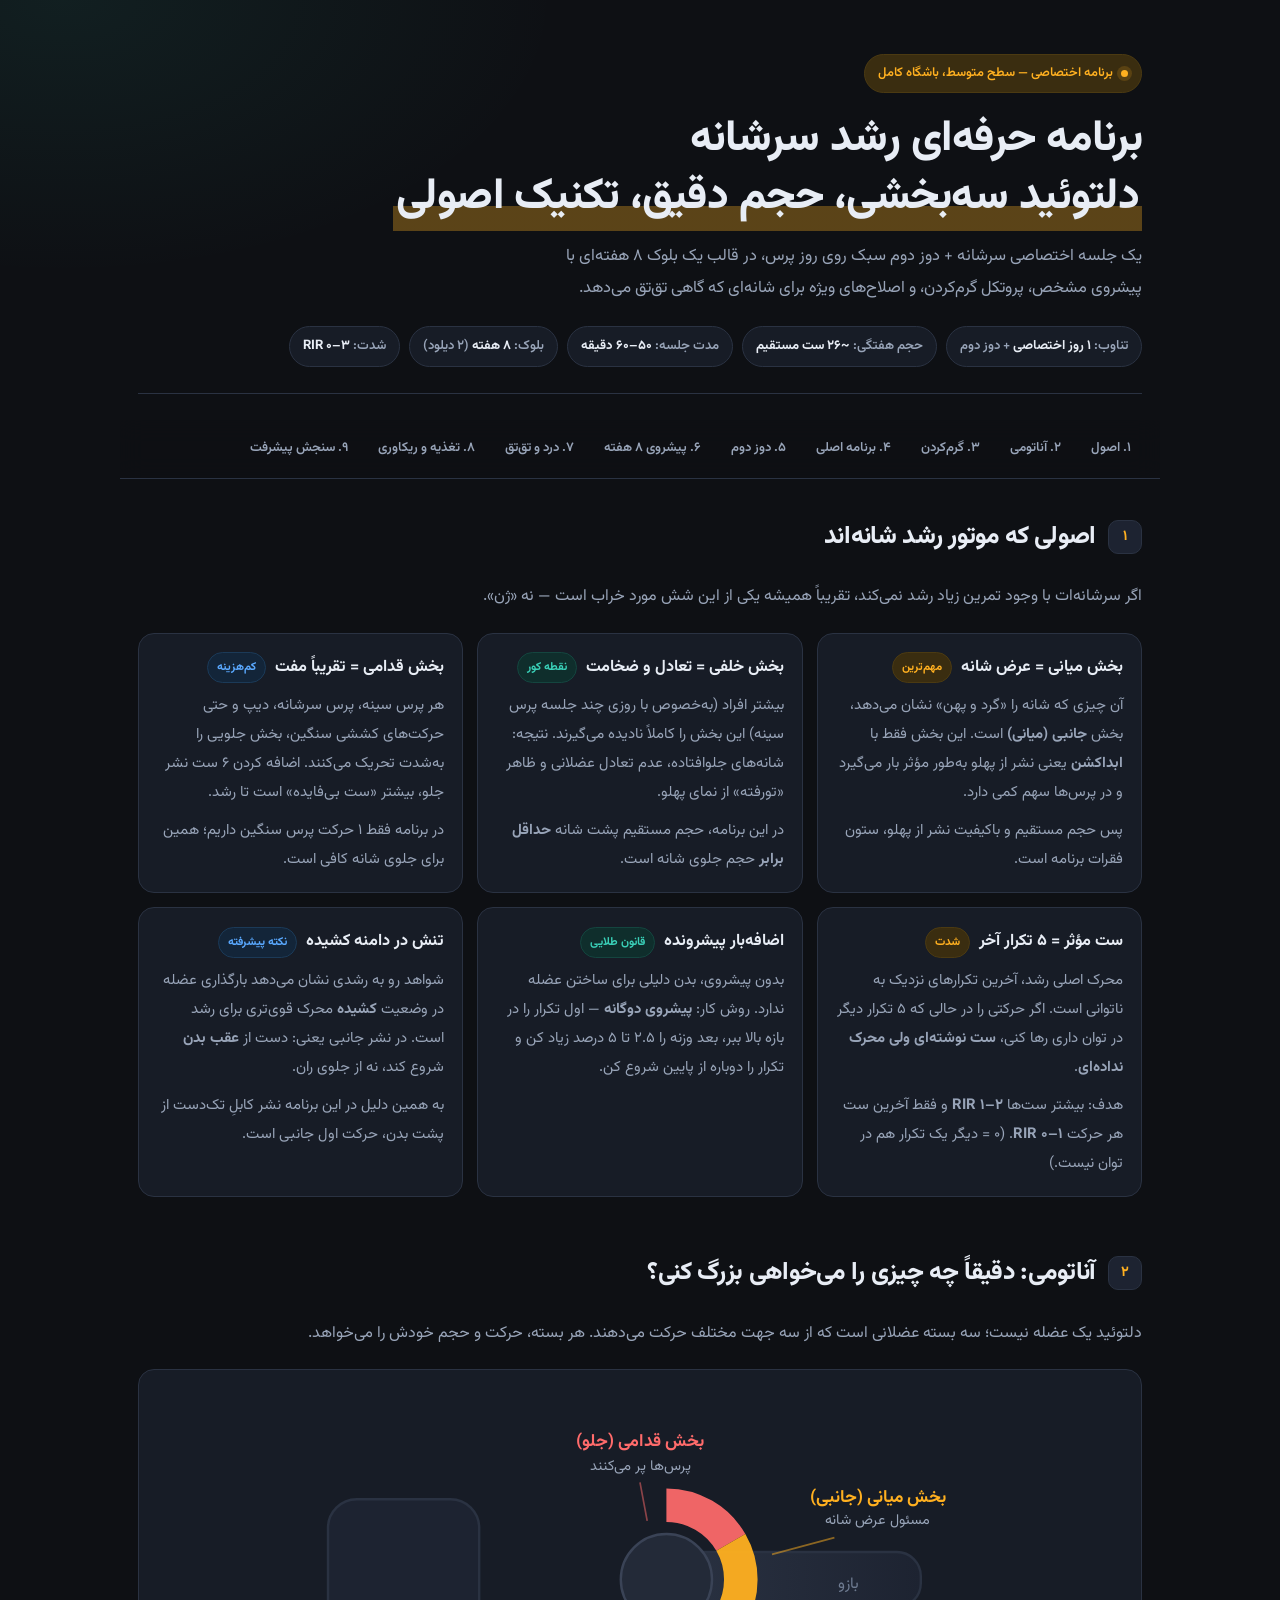
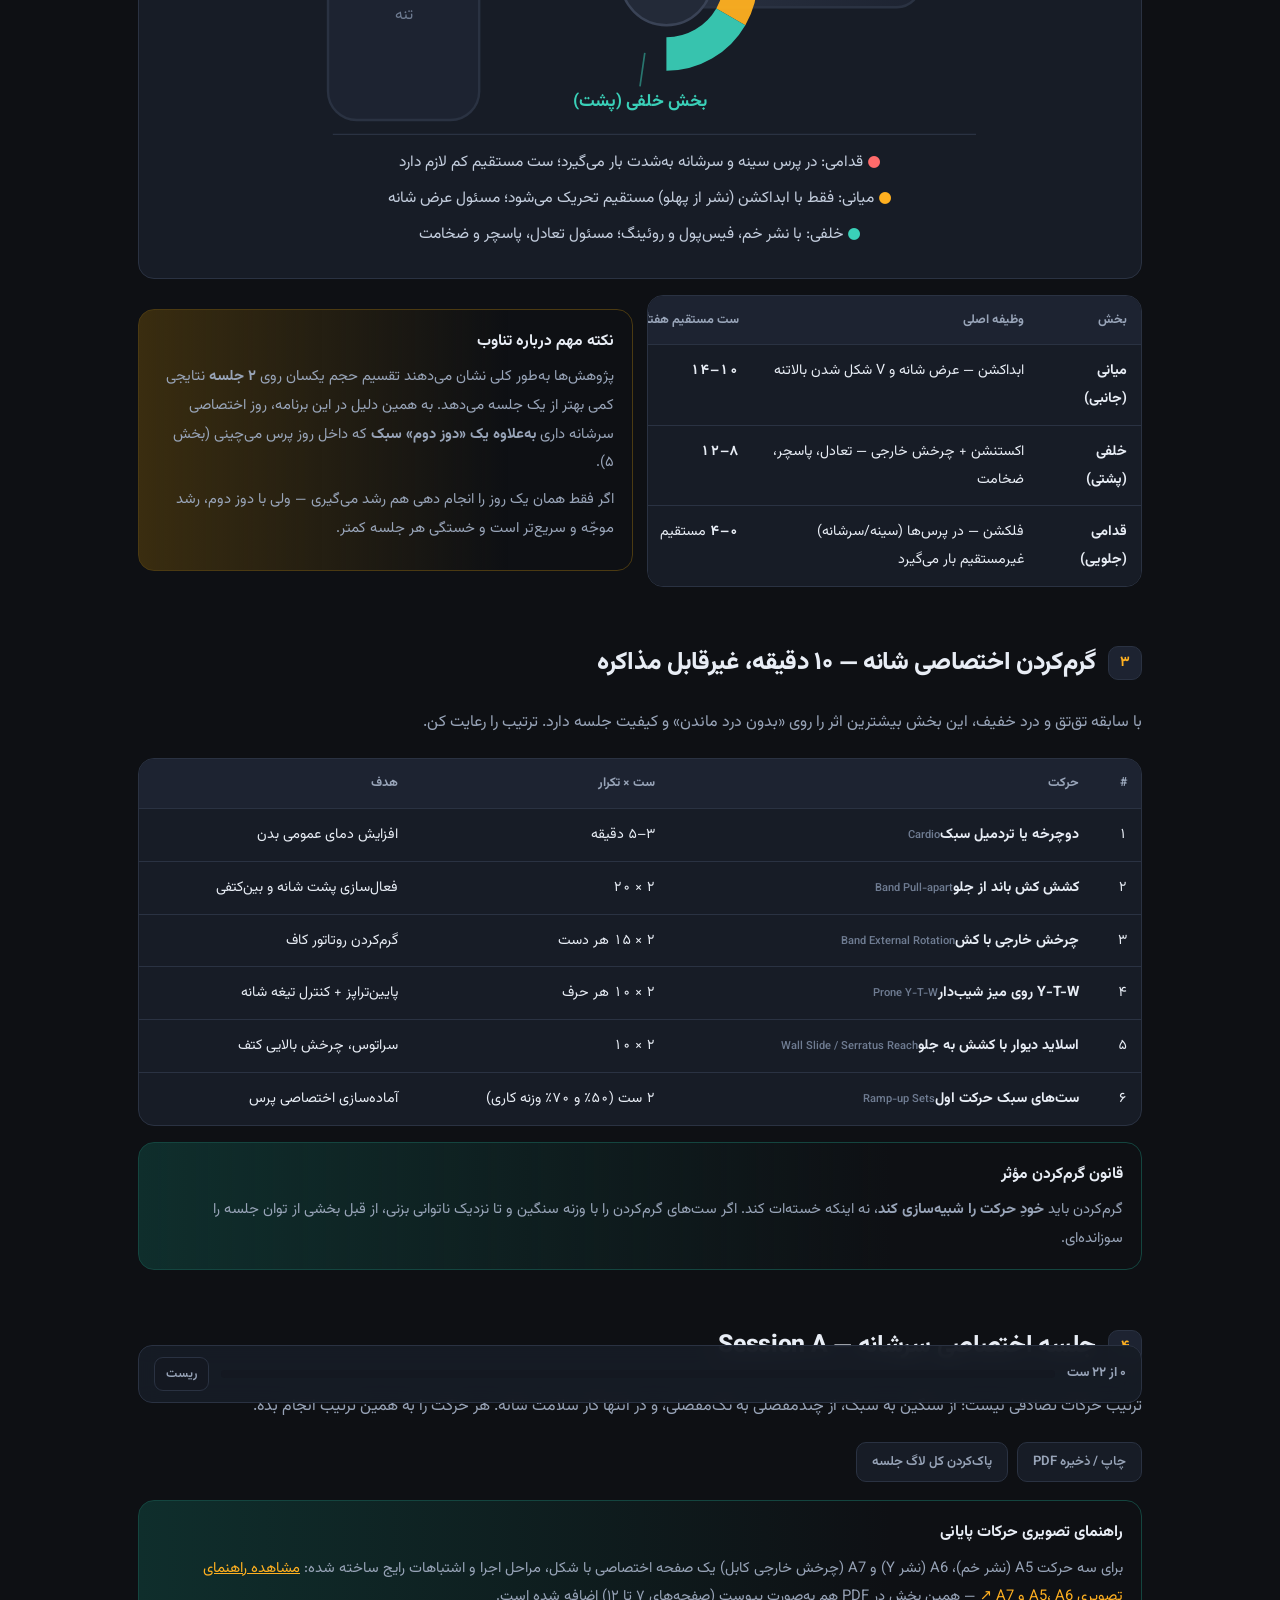
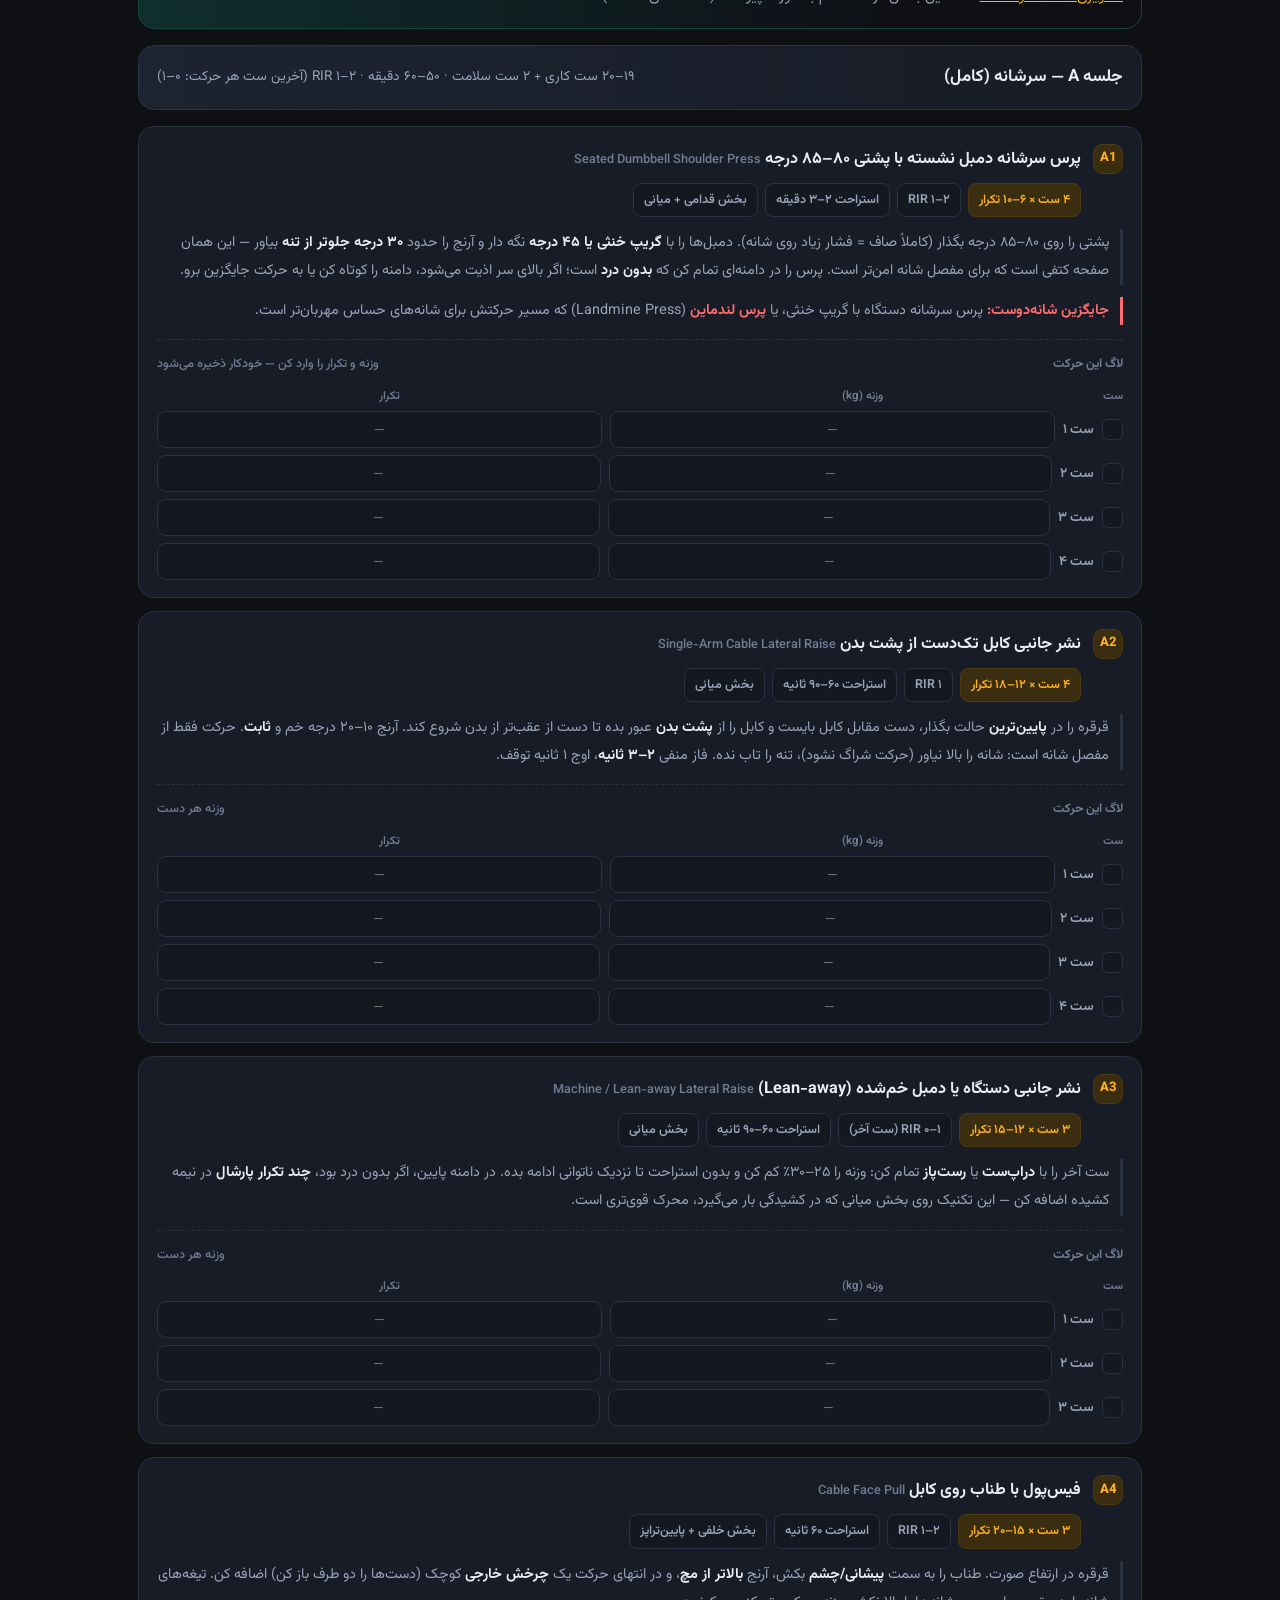
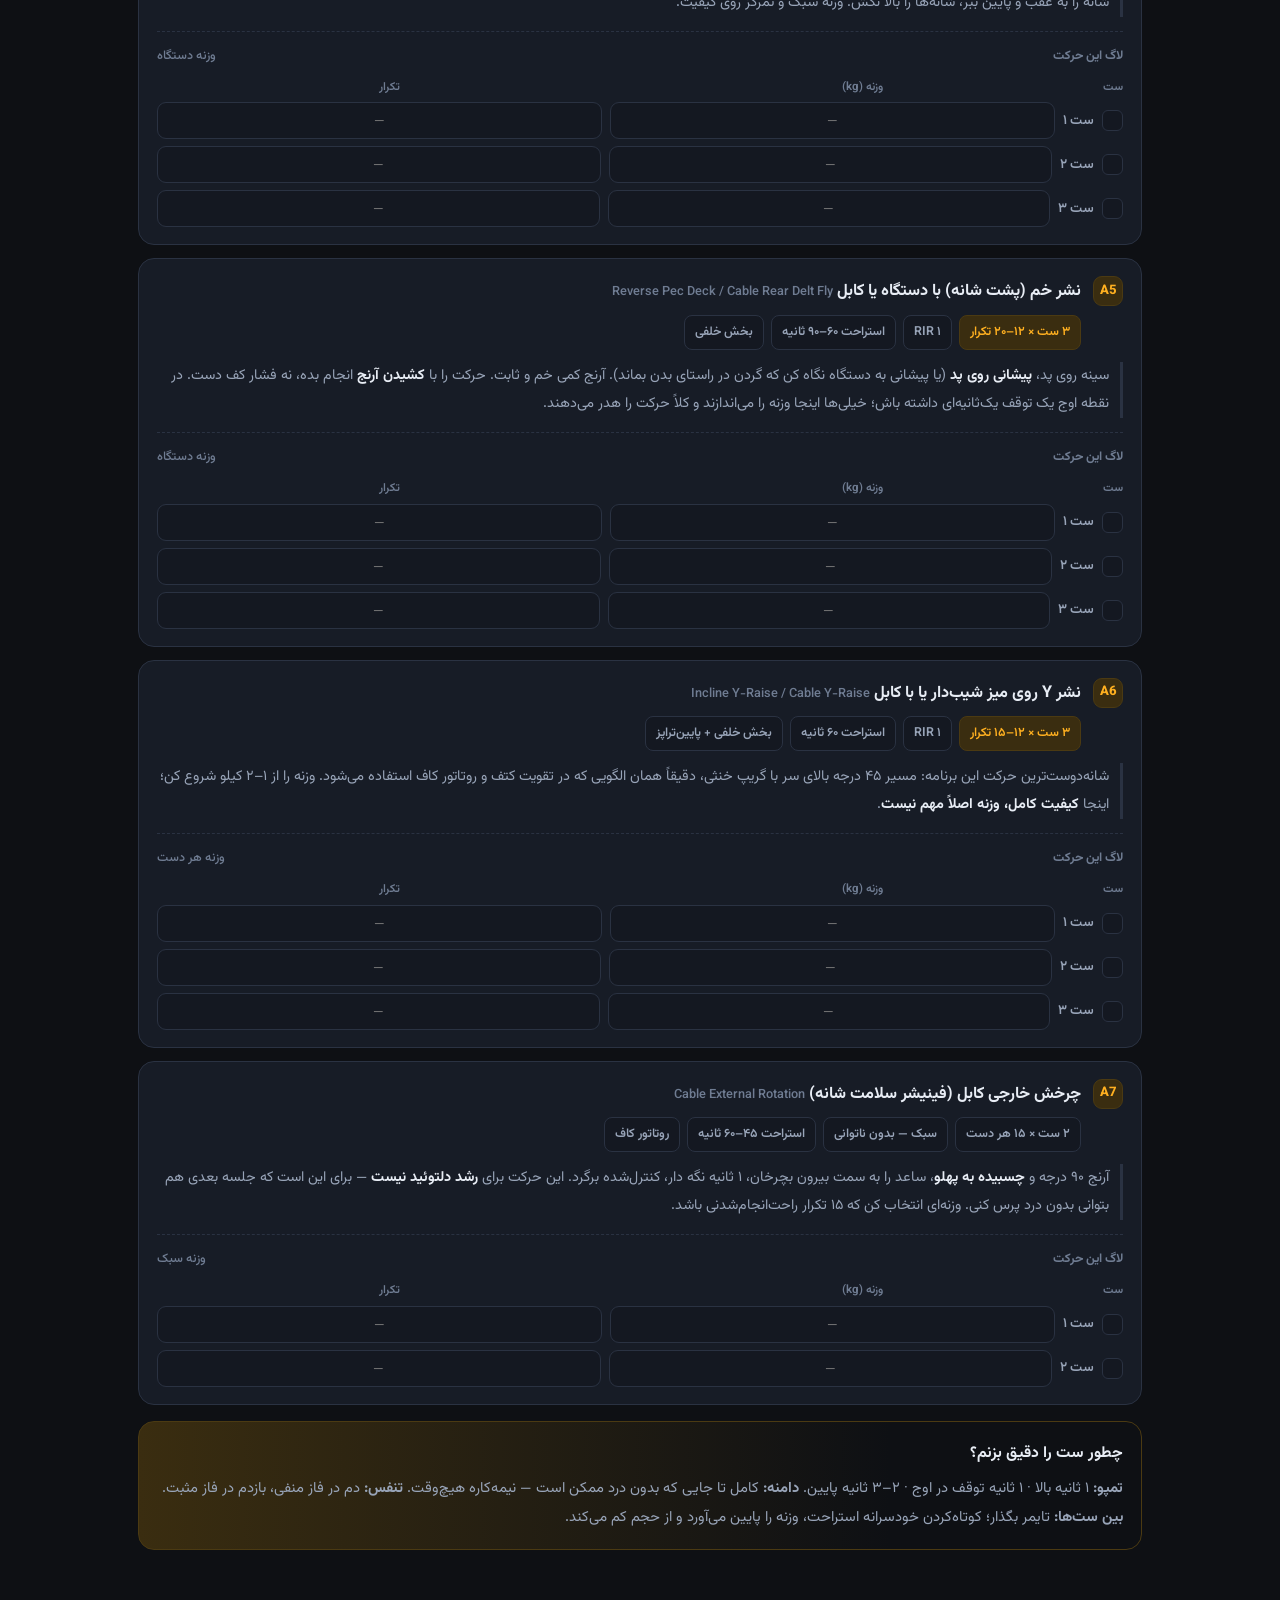
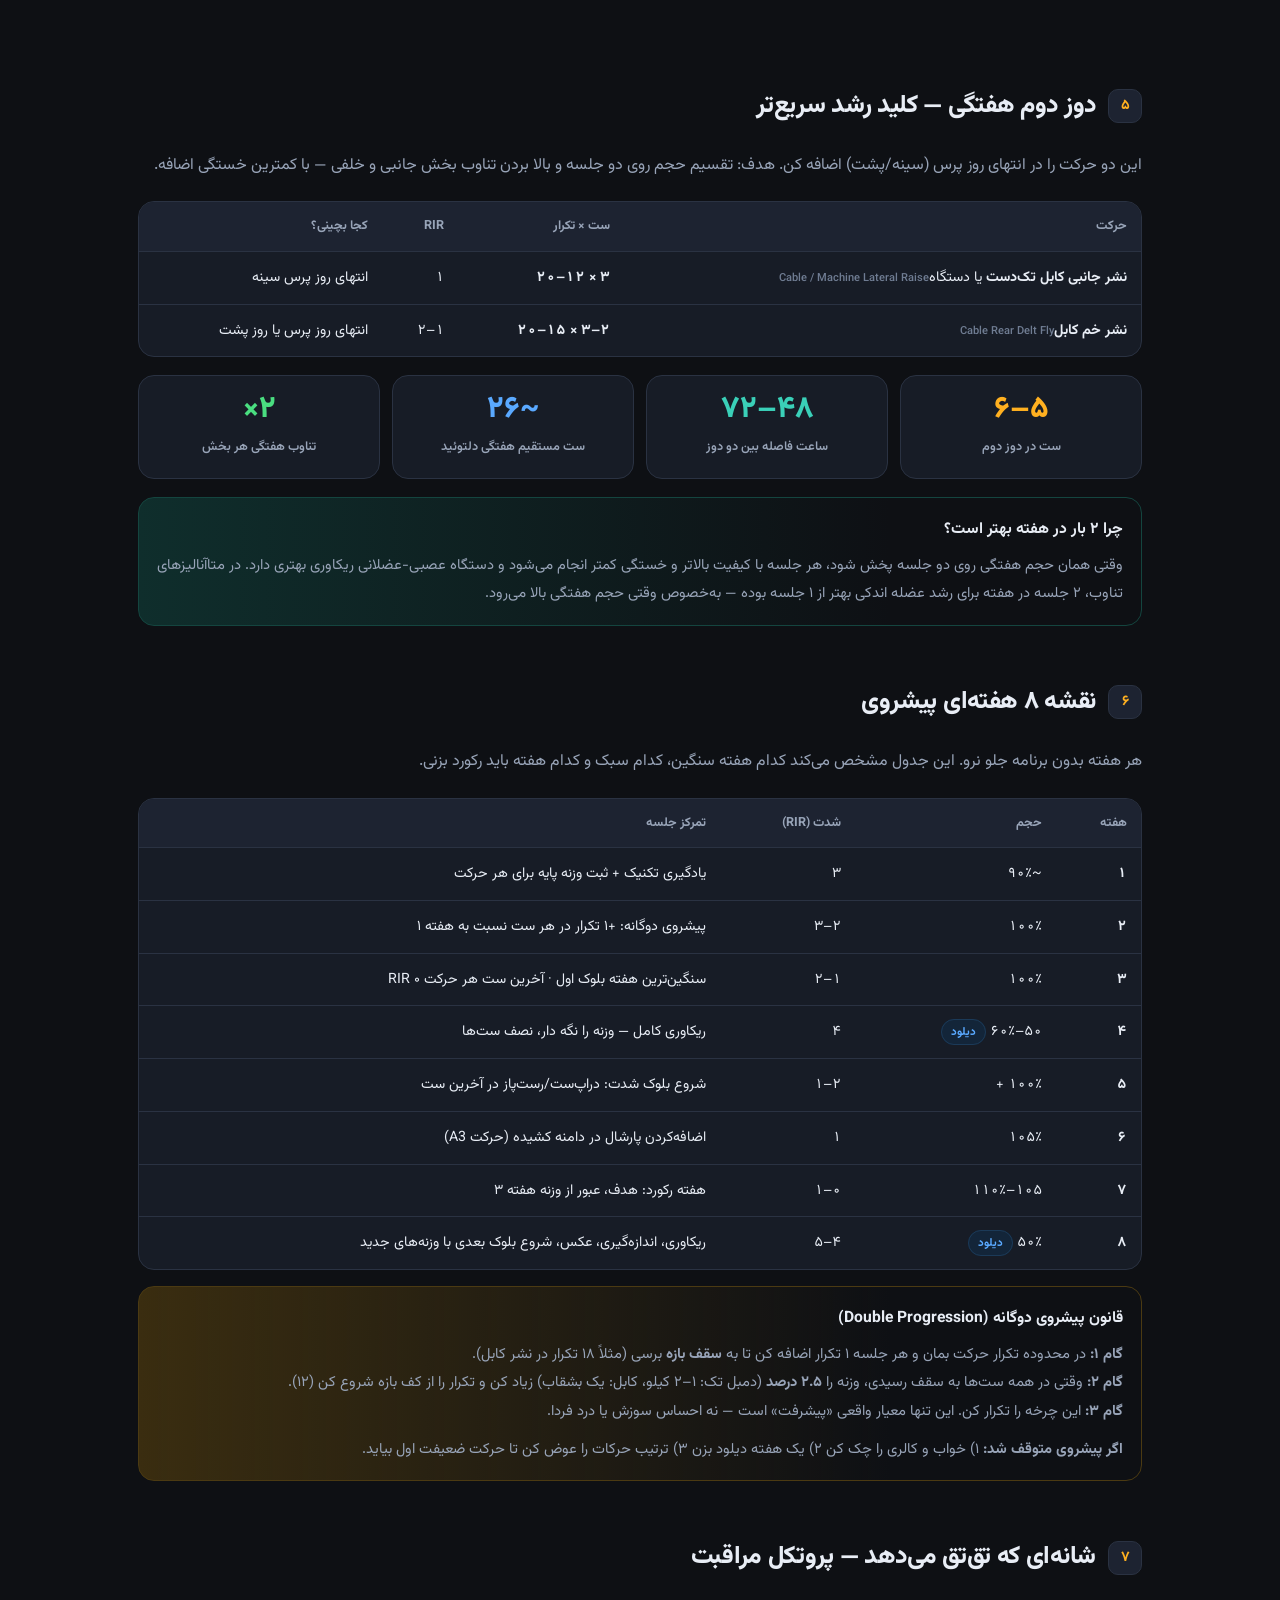
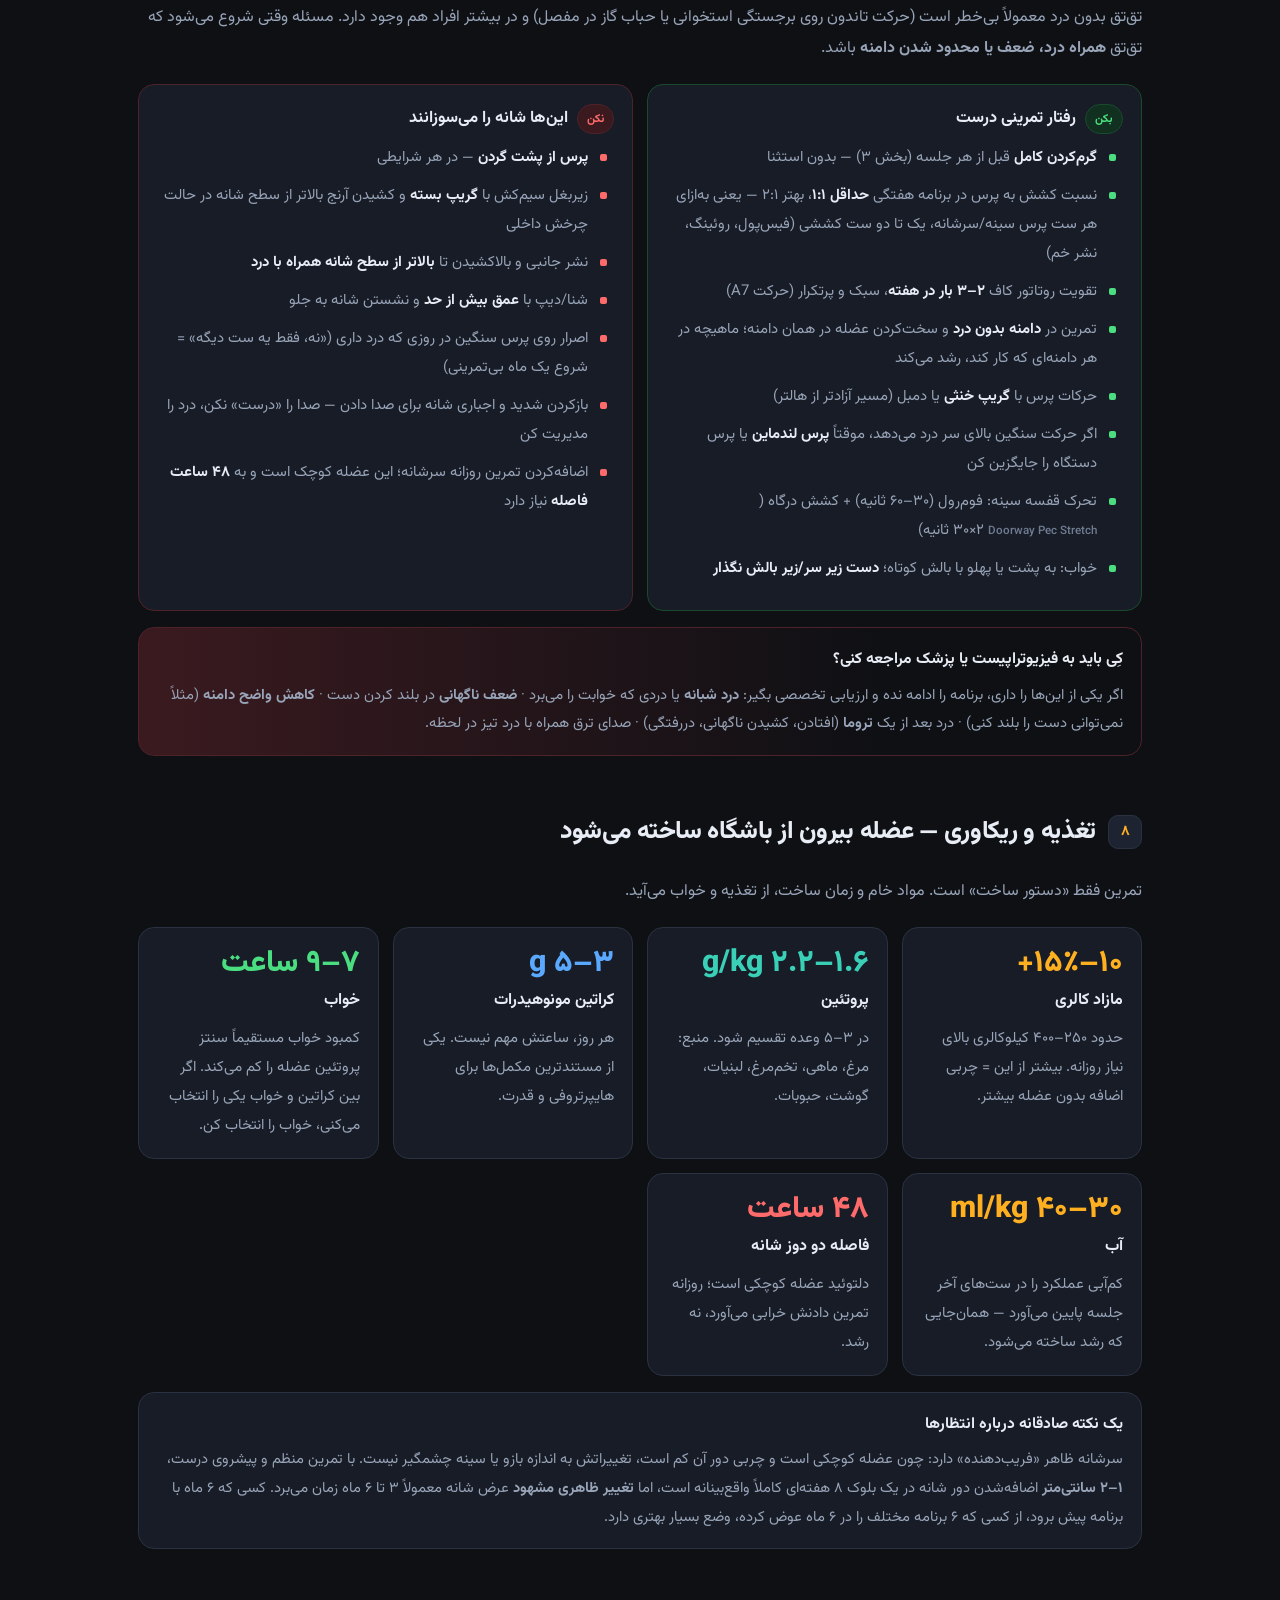
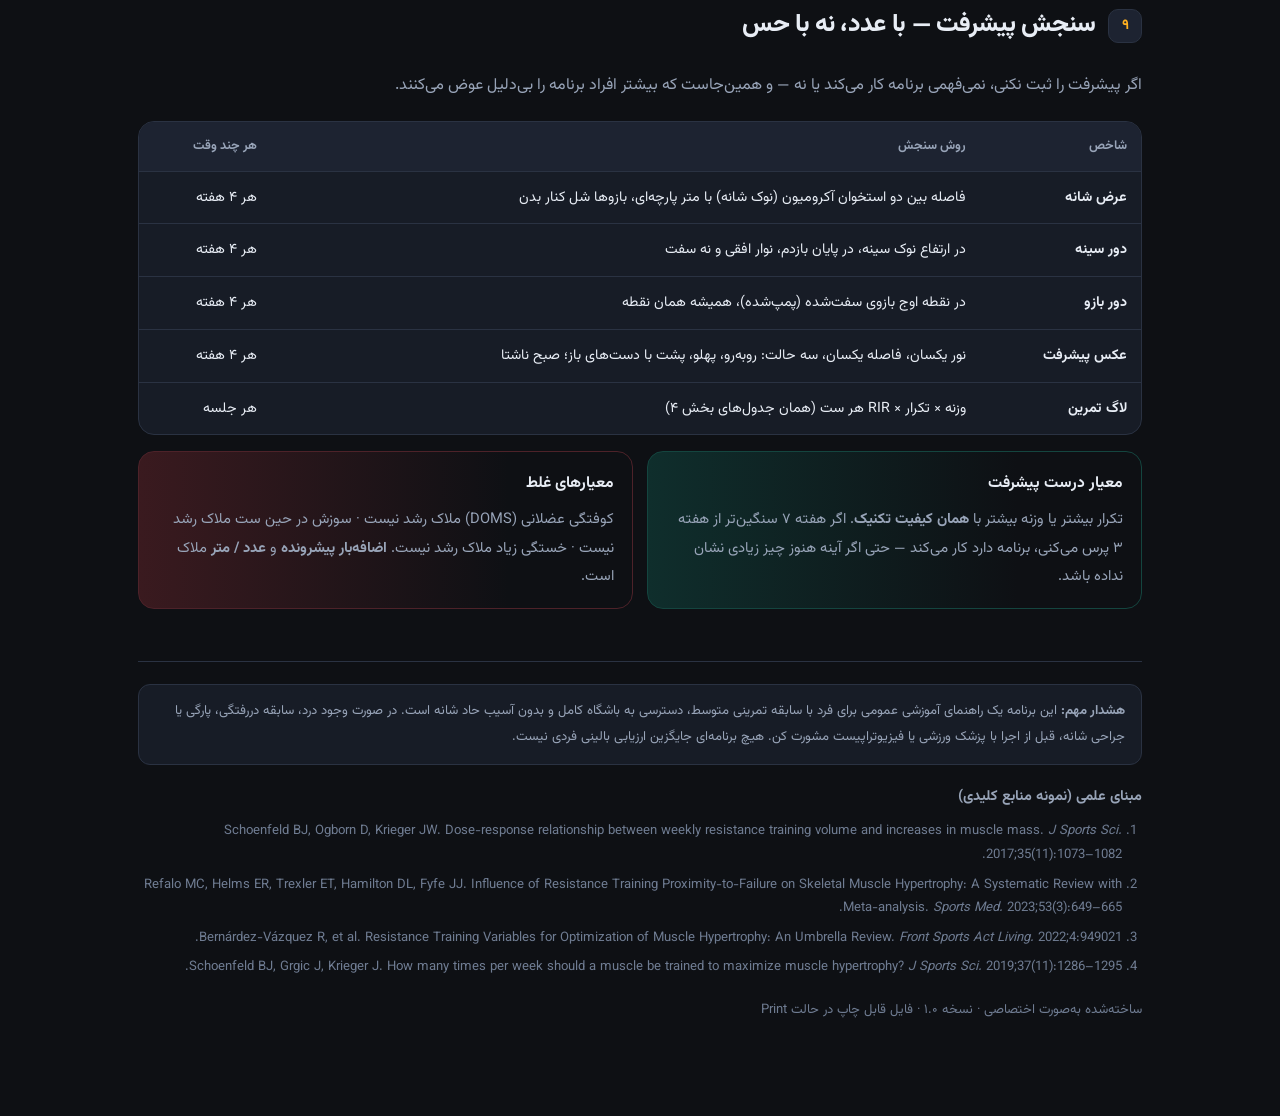
==== commit 41f840ae: "Add illustrated execution guide for A5, A6 and A7 (figures + steps + mistakes) - figures.py: shared " ====
--- a/shoulder-program/index.html
+++ b/shoulder-program/index.html
@@ -396,6 +396,12 @@
     <button type="button" data-action="reset-all">پاک‌کردن کل لاگ جلسه</button>
   </div>
 
+  <div class="callout teal" style="margin-top:0">
+    <h3>راهنمای تصویری حرکات پایانی</h3>
+    <p>برای سه حرکت A5 (نشر خم)، A6 (نشر Y) و A7 (چرخش خارجی کابل) یک صفحه اختصاصی با شکل، مراحل اجرا و اشتباهات رایج ساخته شده:
+    <a href="exercises-a5-a6-a7.html">مشاهده راهنمای تصویری A5، A6 و A7 ↗</a> — همین بخش در PDF هم به‌صورت پیوست (صفحه‌های ۷ تا ۱۲) اضافه شده است.</p>
+  </div>
+
   <div class="ses-head">
     <h3>جلسه A — سرشانه (کامل)</h3>
     <span class="meta">۱۹–۲۰ ست کاری + ۲ ست سلامت · ۵۰–۶۰ دقیقه · RIR ۱–۲ (آخرین ست هر حرکت: ۰–۱)</span>
